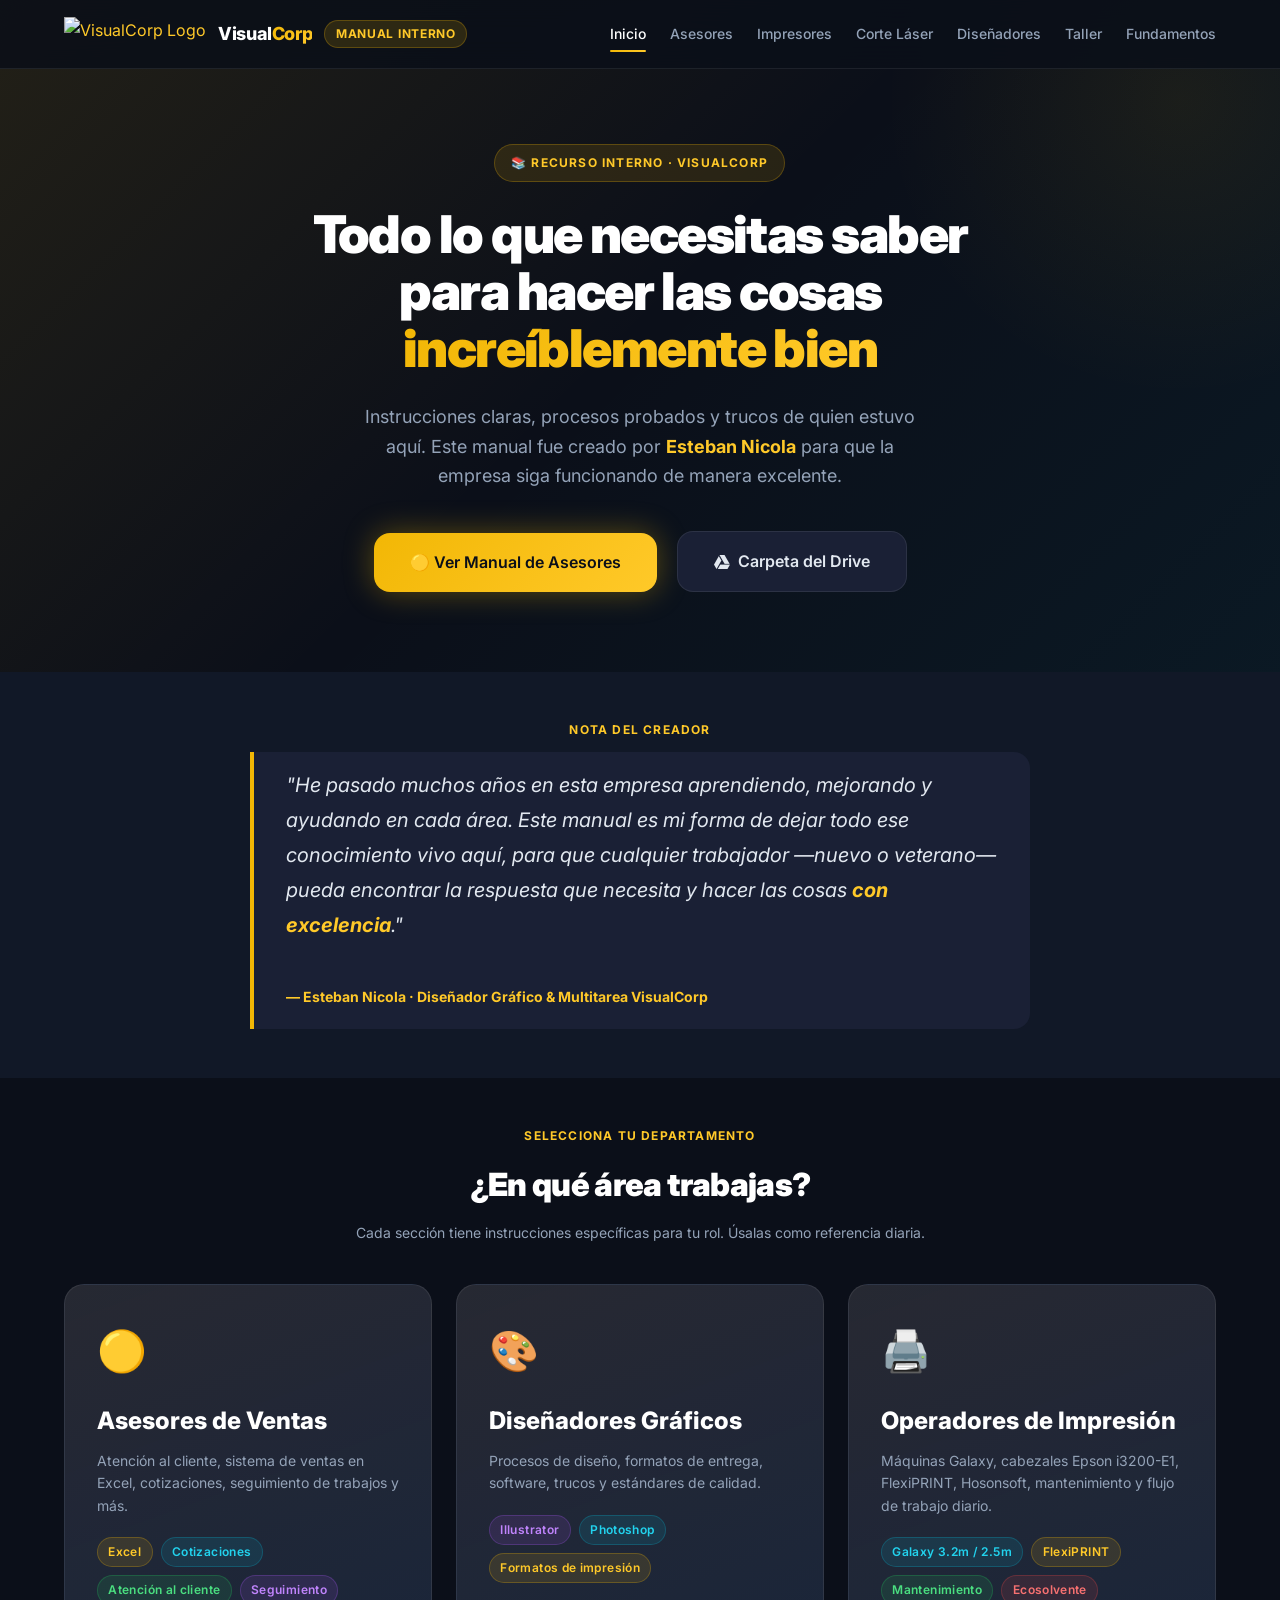
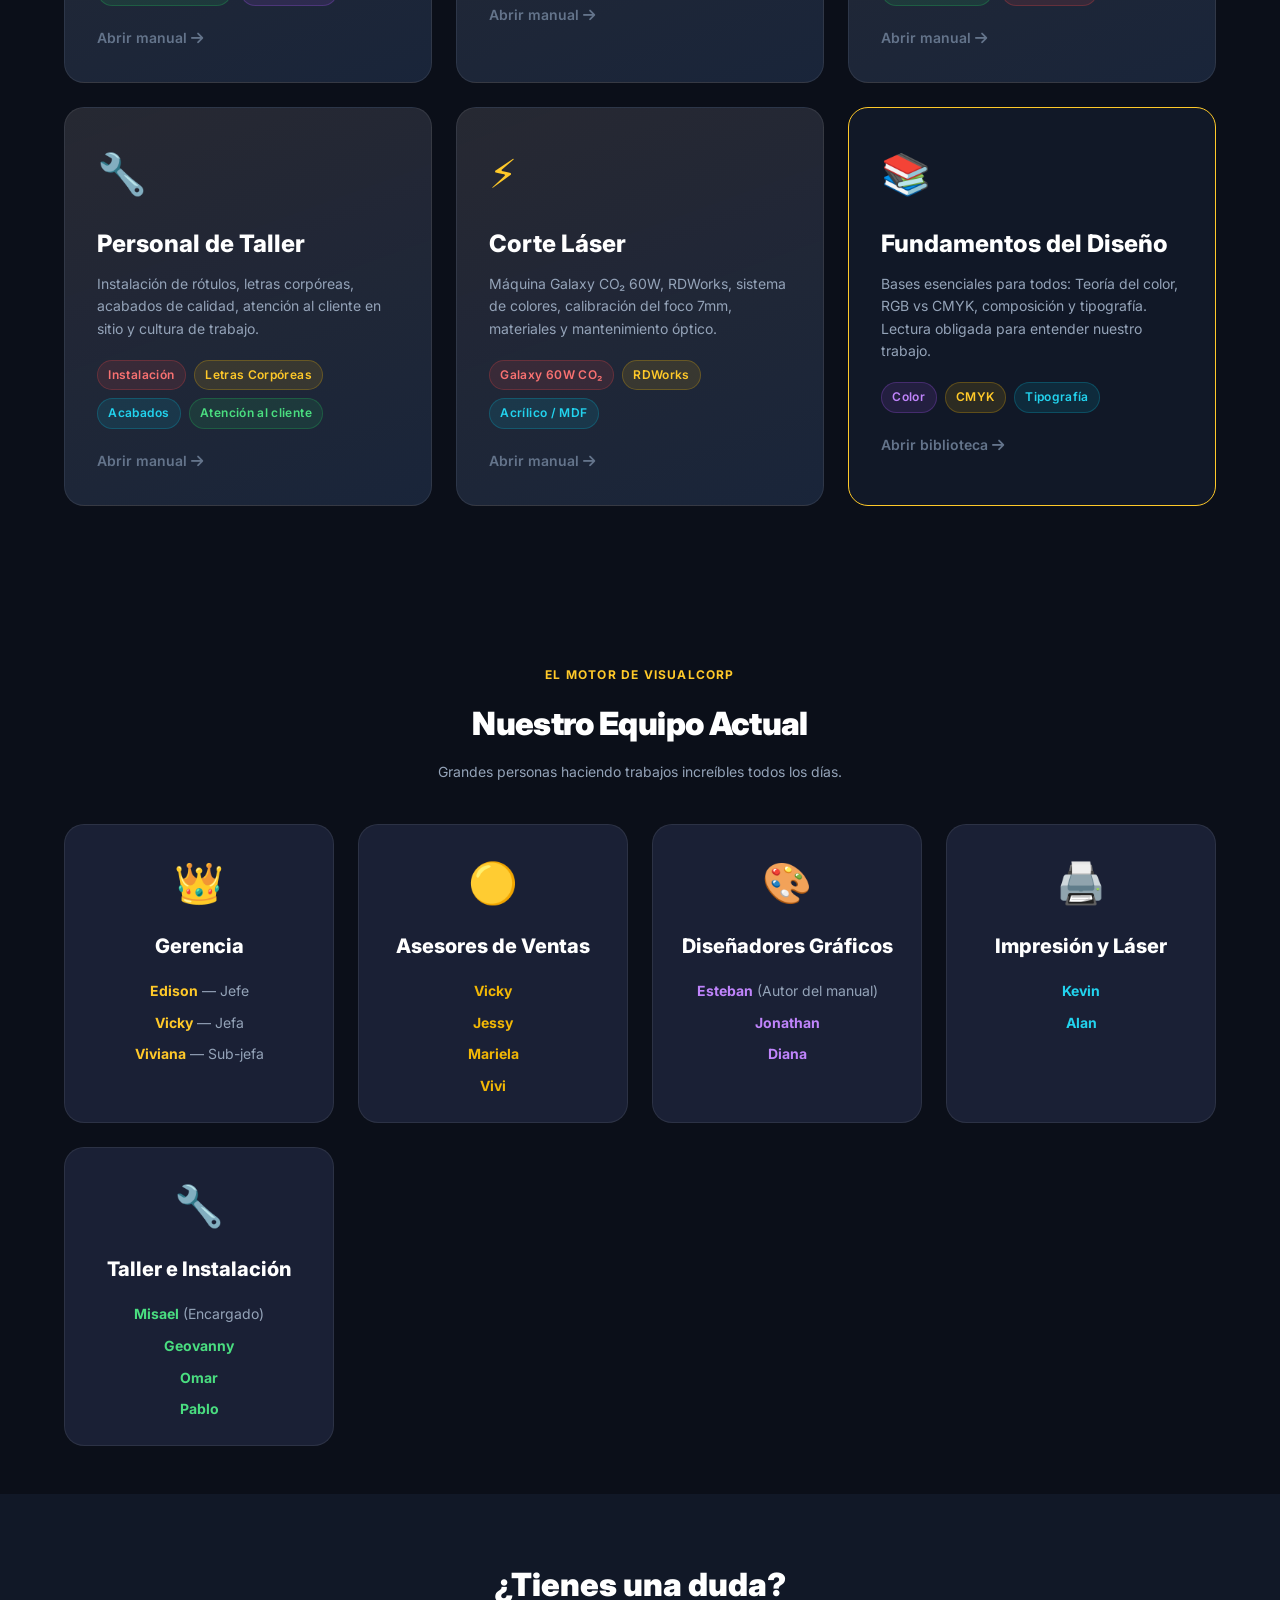
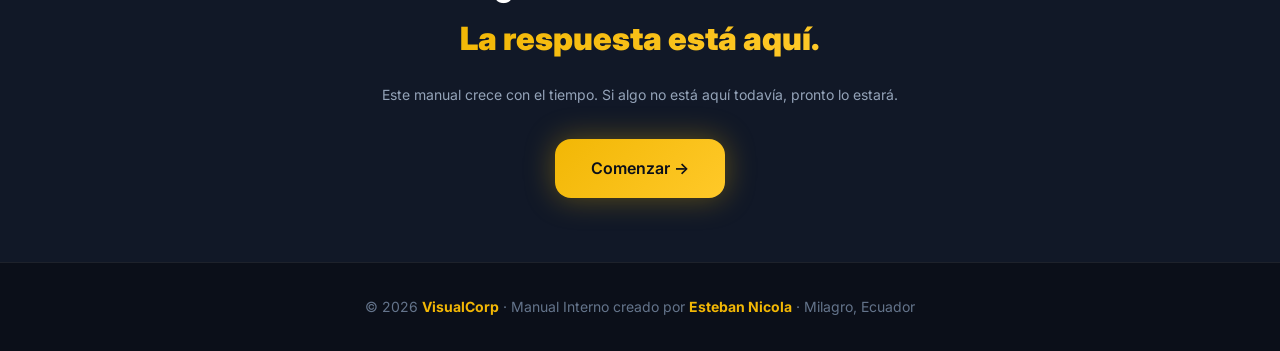
==== index.html @ 1de42905 "Expanded fundamentos, fixed nav and team info" ====
<!DOCTYPE html>
<html lang="es">

<head>
  <meta charset="UTF-8">
  <meta name="viewport" content="width=device-width, initial-scale=1.0">
  <title>Manual Interno — VisualCorp</title>
  <meta name="description"
    content="Portal de instrucciones, procesos y trucos para los trabajadores de VisualCorp. Creado por Esteban Nicola.">
  <link rel="icon" href="https://encrypted-tbn0.gstatic.com/images?q=tbn:ANd9GcRmSKnD00M-kkEpOeoGxEL9UP7_Zfgf8Ug33Q&s">
  <link href="https://cdnjs.cloudflare.com/ajax/libs/font-awesome/6.5.1/css/all.min.css" rel="stylesheet">
  <link rel="stylesheet" href="css/manual.css">
</head>

<body>

  <!-- ── NAV ── -->
  <header class="site-header">
    <div class="container">
      <nav class="nav">
        <a href="index.html" class="nav__logo">
          <img class="nav__logo-img"
            src="https://encrypted-tbn0.gstatic.com/images?q=tbn:ANd9GcRmSKnD00M-kkEpOeoGxEL9UP7_Zfgf8Ug33Q&s"
            alt="VisualCorp Logo">
          <span class="nav__logo-text">Visual<span>Corp</span></span>
          <span class="nav__badge">Manual Interno</span>
        </a>
        <ul class="nav__links" id="navLinks">
          <li><a href="index.html" class="nav__link active" style="color:var(--color-heading);">Inicio</a></li>
          <li><a href="asesores.html" class="nav__link">Asesores</a></li>
          <li><a href="impresores.html" class="nav__link">Impresores</a></li>
          <li><a href="corte-laser.html" class="nav__link">Corte Láser</a></li>
          <li><a href="disenadores.html" class="nav__link">Diseñadores</a></li>
          <li><a href="taller.html" class="nav__link">Taller</a></li>
          <li><a href="fundamentos.html" class="nav__link">Fundamentos</a></li>
        </ul>
        <button class="nav__hamburger" id="burger" aria-label="Menú">
          <span></span><span></span><span></span>
        </button>
      </nav>
    </div>
  </header>

  <!-- ── HERO ── -->
  <section class="hero">
    <div class="container" style="position:relative;z-index:2;">
      <span class="hero__eyebrow reveal reveal--fade">📚 Recurso Interno · VisualCorp</span>
      <h1 class="hero__title reveal reveal--slide-up" data-delay="80">
        Todo lo que necesitas saber<br>para hacer las cosas <span class="accent">increíblemente bien</span>
      </h1>
      <p class="hero__sub reveal reveal--slide-up" data-delay="160">
        Instrucciones claras, procesos probados y trucos de quien estuvo aquí.
        Este manual fue creado por <strong style="color:var(--color-accent-hover)">Esteban Nicola</strong> para que la
        empresa siga funcionando de manera excelente.
      </p>
      <div class="reveal reveal--fade" data-delay="280" style="display:inline-block;">
        <a href="asesores.html" class="btn btn--primary btn--lg" style="margin-right:1rem;">
          🟡 Ver Manual de Asesores
        </a>
        <a href="https://drive.google.com/drive/folders/1wsT642Czgnwo-LhnsCBtXNsn3yEqf4mT?usp=sharing" target="_blank"
          class="btn btn--secondary btn--lg">
          <i class="fa-brands fa-google-drive"></i> Carpeta del Drive
        </a>
      </div>
    </div>
  </section>

  <!-- ── MENSAJE DE ESTEBAN ── -->
  <section style="padding:var(--sp-12) 0; background:var(--color-bg-alt);">
    <div class="container">
      <div class="reveal reveal--scale" style="max-width:780px;margin:0 auto;text-align:center;">
        <p
          style="font-size:var(--fs-xs);font-weight:700;text-transform:uppercase;letter-spacing:.1em;color:var(--color-accent-hover);margin-bottom:var(--sp-3);">
          Nota del Creador</p>
        <blockquote
          style="font-size:var(--fs-lg);color:var(--color-text);line-height:1.75;font-style:italic;border-left:4px solid var(--color-accent);padding:var(--sp-4) var(--sp-8);background:var(--color-surface);border-radius:0 var(--radius-lg) var(--radius-lg) 0;text-align:left;">
          "He pasado muchos años en esta empresa aprendiendo, mejorando y ayudando en cada área.
          Este manual es mi forma de dejar todo ese conocimiento vivo aquí, para que cualquier trabajador —nuevo o
          veterano—
          pueda encontrar la respuesta que necesita y hacer las cosas <strong
            style="color:var(--color-accent-hover)">con excelencia</strong>."
          <br><br>
          <span style="font-style:normal;font-weight:700;color:var(--color-accent-hover);font-size:var(--fs-sm);">—
            Esteban Nicola · Diseñador Gráfico & Multitarea VisualCorp</span>
        </blockquote>
      </div>
    </div>
  </section>

  <!-- ── DEPARTAMENTOS ── -->
  <section style="padding:var(--sp-12) 0;">
    <div class="container">
      <div style="text-align:center;margin-bottom:var(--sp-10);" class="reveal reveal--fade">
        <p
          style="font-size:var(--fs-xs);font-weight:700;text-transform:uppercase;letter-spacing:.1em;color:var(--color-accent-hover);margin-bottom:var(--sp-3);">
          Selecciona tu Departamento</p>
        <h2 style="font-size:var(--fs-2xl);font-weight:900;color:var(--color-heading);letter-spacing:-.02em;">¿En qué
          área trabajas?</h2>
        <p style="color:var(--color-text-muted);font-size:var(--fs-sm);margin-top:var(--sp-2);">Cada sección tiene
          instrucciones específicas para tu rol. Úsalas como referencia diaria.</p>
      </div>

      <div class="dept-grid">

        <!-- ASESORES -->
        <a href="asesores.html" class="dept-card reveal reveal--slide-up" data-delay="0">
          <span class="dept-card__icon">🟡</span>
          <div class="dept-card__title">Asesores de Ventas</div>
          <p class="dept-card__desc">Atención al cliente, sistema de ventas en Excel, cotizaciones, seguimiento de
            trabajos y más.</p>
          <div class="dept-card__skills">
            <span class="skill-badge skill-badge--gold">Excel</span>
            <span class="skill-badge skill-badge--cyan">Cotizaciones</span>
            <span class="skill-badge skill-badge--green">Atención al cliente</span>
            <span class="skill-badge skill-badge--purple">Seguimiento</span>
          </div>
          <div class="dept-card__arrow">Abrir manual <i class="fa-solid fa-arrow-right"></i></div>
        </a>

        <!-- DISEÑADORES -->
        <a href="disenadores.html" class="dept-card reveal reveal--slide-up" data-delay="80">
          <span class="dept-card__icon">🎨</span>
          <div class="dept-card__title">Diseñadores Gráficos</div>
          <p class="dept-card__desc">Procesos de diseño, formatos de entrega, software, trucos y estándares de calidad.
          </p>
          <div class="dept-card__skills">
            <span class="skill-badge skill-badge--purple">Illustrator</span>
            <span class="skill-badge skill-badge--cyan">Photoshop</span>
            <span class="skill-badge skill-badge--gold">Formatos de impresión</span>
          </div>
          <div class="dept-card__arrow">Abrir manual <i class="fa-solid fa-arrow-right"></i></div>
        </a>

        <!-- IMPRESORES -->
        <a href="impresores.html" class="dept-card reveal reveal--slide-up" data-delay="160">
          <span class="dept-card__icon">🖨️</span>
          <div class="dept-card__title">Operadores de Impresión</div>
          <p class="dept-card__desc">Máquinas Galaxy, cabezales Epson i3200-E1, FlexiPRINT, Hosonsoft, mantenimiento y
            flujo de trabajo diario.</p>
          <div class="dept-card__skills">
            <span class="skill-badge skill-badge--cyan">Galaxy 3.2m / 2.5m</span>
            <span class="skill-badge skill-badge--gold">FlexiPRINT</span>
            <span class="skill-badge skill-badge--green">Mantenimiento</span>
            <span class="skill-badge skill-badge--red">Ecosolvente</span>
          </div>
          <div class="dept-card__arrow">Abrir manual <i class="fa-solid fa-arrow-right"></i></div>
        </a>

        <!-- TALLER -->
        <a href="taller.html" class="dept-card reveal reveal--slide-up" data-delay="240">
          <span class="dept-card__icon">🔧</span>
          <div class="dept-card__title">Personal de Taller</div>
          <p class="dept-card__desc">Instalación de rótulos, letras corpóreas, acabados de calidad, atención al cliente
            en sitio y cultura de trabajo.
          </p>
          <div class="dept-card__skills">
            <span class="skill-badge skill-badge--red">Instalación</span>
            <span class="skill-badge skill-badge--gold">Letras Corpóreas</span>
            <span class="skill-badge skill-badge--cyan">Acabados</span>
            <span class="skill-badge skill-badge--green">Atención al cliente</span>
          </div>
          <div class="dept-card__arrow">Abrir manual <i class="fa-solid fa-arrow-right"></i></div>
        </a>

        <!-- CORTE LÁSER -->
        <a href="corte-laser.html" class="dept-card reveal reveal--slide-up" data-delay="320">
          <span class="dept-card__icon">⚡</span>
          <div class="dept-card__title">Corte Láser</div>
          <p class="dept-card__desc">Máquina Galaxy CO₂ 60W, RDWorks, sistema de colores, calibración del foco 7mm,
            materiales y mantenimiento óptico.</p>
          <div class="dept-card__skills">
            <span class="skill-badge skill-badge--red">Galaxy 60W CO₂</span>
            <span class="skill-badge skill-badge--gold">RDWorks</span>
            <span class="skill-badge skill-badge--cyan">Acrílico / MDF</span>
          </div>
          <div class="dept-card__arrow">Abrir manual <i class="fa-solid fa-arrow-right"></i></div>
        </a>

        <!-- FUNDAMENTOS -->
        <a href="fundamentos.html" class="dept-card reveal reveal--slide-up" data-delay="400"
          style="background:var(--color-bg-alt);border-color:var(--color-accent-hover);">
          <span class="dept-card__icon">📚</span>
          <div class="dept-card__title">Fundamentos del Diseño</div>
          <p class="dept-card__desc">Bases esenciales para todos: Teoría del color, RGB vs CMYK, composición y
            tipografía. Lectura obligada para entender nuestro trabajo.</p>
          <div class="dept-card__skills">
            <span class="skill-badge skill-badge--purple">Color</span>
            <span class="skill-badge skill-badge--gold">CMYK</span>
            <span class="skill-badge skill-badge--cyan">Tipografía</span>
          </div>
          <div class="dept-card__arrow">Abrir biblioteca <i class="fa-solid fa-arrow-right"></i></div>
        </a>

      </div>
    </div>
  </section>

  <!-- ── NUESTRO EQUIPO ── -->
  <section style="padding:var(--sp-12) 0; background:var(--color-bg-base);">
    <div class="container">
      <div style="text-align:center;margin-bottom:var(--sp-10);" class="reveal reveal--fade">
        <p
          style="font-size:var(--fs-xs);font-weight:700;text-transform:uppercase;letter-spacing:.1em;color:var(--color-accent-hover);margin-bottom:var(--sp-3);">
          El Motor de VisualCorp</p>
        <h2 style="font-size:var(--fs-2xl);font-weight:900;color:var(--color-heading);letter-spacing:-.02em;">Nuestro
          Equipo Actual</h2>
        <p style="color:var(--color-text-muted);font-size:var(--fs-sm);margin-top:var(--sp-2);">Grandes personas
          haciendo trabajos increíbles todos los días.</p>
      </div>

      <div style="display:grid;grid-template-columns:repeat(auto-fit, minmax(250px, 1fr));gap:var(--sp-6);">
        <!-- Gerencia -->
        <div
          style="background:var(--color-surface);border:1px solid var(--color-border);border-radius:var(--radius-xl);padding:var(--sp-6);text-align:center;">
          <div style="font-size:2.5rem;margin-bottom:var(--sp-3);">👑</div>
          <h3 style="font-size:var(--fs-lg);font-weight:800;color:var(--color-heading);margin-bottom:var(--sp-4);">
            Gerencia</h3>
          <ul
            style="list-style:none;padding:0;color:var(--color-text-muted);font-size:var(--fs-sm);display:flex;flex-direction:column;gap:var(--sp-2);">
            <li><strong style="color:var(--color-accent-hover);">Edison</strong> — Jefe</li>
            <li><strong style="color:var(--color-accent-hover);">Vicky</strong> — Jefa</li>
            <li><strong style="color:var(--color-accent-hover);">Viviana</strong> — Sub-jefa</li>
          </ul>
        </div>

        <!-- Asesores -->
        <div
          style="background:var(--color-surface);border:1px solid var(--color-border);border-radius:var(--radius-xl);padding:var(--sp-6);text-align:center;">
          <div style="font-size:2.5rem;margin-bottom:var(--sp-3);">🟡</div>
          <h3 style="font-size:var(--fs-lg);font-weight:800;color:var(--color-heading);margin-bottom:var(--sp-4);">
            Asesores de Ventas</h3>
          <ul
            style="list-style:none;padding:0;color:var(--color-text-muted);font-size:var(--fs-sm);display:flex;flex-direction:column;gap:var(--sp-2);">
            <li><strong style="color:#f2b705;">Vicky</strong></li>
            <li><strong style="color:#f2b705;">Jessy</strong></li>
            <li><strong style="color:#f2b705;">Mariela</strong></li>
            <li><strong style="color:#f2b705;">Vivi</strong></li>
          </ul>
        </div>

        <!-- Diseñadores -->
        <div
          style="background:var(--color-surface);border:1px solid var(--color-border);border-radius:var(--radius-xl);padding:var(--sp-6);text-align:center;">
          <div style="font-size:2.5rem;margin-bottom:var(--sp-3);">🎨</div>
          <h3 style="font-size:var(--fs-lg);font-weight:800;color:var(--color-heading);margin-bottom:var(--sp-4);">
            Diseñadores Gráficos</h3>
          <ul
            style="list-style:none;padding:0;color:var(--color-text-muted);font-size:var(--fs-sm);display:flex;flex-direction:column;gap:var(--sp-2);">
            <li><strong style="color:#c084fc;">Esteban</strong> (Autor del manual)</li>
            <li><strong style="color:#c084fc;">Jonathan</strong></li>
            <li><strong style="color:#c084fc;">Diana</strong></li>
          </ul>
        </div>

        <!-- Producción -->
        <div style="display:flex;flex-direction:column;gap:var(--sp-6);">
          <div
            style="background:var(--color-surface);border:1px solid var(--color-border);border-radius:var(--radius-xl);padding:var(--sp-6);text-align:center;flex:1;">
            <div style="font-size:2.5rem;margin-bottom:var(--sp-3);">🖨️</div>
            <h3 style="font-size:var(--fs-lg);font-weight:800;color:var(--color-heading);margin-bottom:var(--sp-4);">
              Impresión y Láser</h3>
            <ul
              style="list-style:none;padding:0;color:var(--color-text-muted);font-size:var(--fs-sm);display:flex;flex-direction:column;gap:var(--sp-2);">
              <li><strong style="color:#22d3ee;">Kevin</strong></li>
              <li><strong style="color:#22d3ee;">Alan</strong></li>
            </ul>
          </div>
        </div>

        <!-- Taller -->
        <div
          style="background:var(--color-surface);border:1px solid var(--color-border);border-radius:var(--radius-xl);padding:var(--sp-6);text-align:center;">
          <div style="font-size:2.5rem;margin-bottom:var(--sp-3);">🔧</div>
          <h3 style="font-size:var(--fs-lg);font-weight:800;color:var(--color-heading);margin-bottom:var(--sp-4);">
            Taller e Instalación</h3>
          <ul
            style="list-style:none;padding:0;color:var(--color-text-muted);font-size:var(--fs-sm);display:flex;flex-direction:column;gap:var(--sp-2);">
            <li><strong style="color:#4ade80;">Misael</strong> (Encargado)</li>
            <li><strong style="color:#4ade80;">Geovanny</strong></li>
            <li><strong style="color:#4ade80;">Omar</strong></li>
            <li><strong style="color:#4ade80;">Pablo</strong></li>
          </ul>
        </div>
      </div>
    </div>
  </section>

  <!-- ── CTA FINAL ── -->
  <section style="padding:var(--sp-16) 0; background:var(--color-bg-alt);">
    <div class="container" style="text-align:center;">
      <div class="reveal reveal--fade">
        <h2 style="font-size:var(--fs-2xl);font-weight:900;color:var(--color-heading);margin-bottom:var(--sp-4);">
          ¿Tienes una duda?<br><span
            style="background:var(--gradient-brand);-webkit-background-clip:text;-webkit-text-fill-color:transparent;background-clip:text;">La
            respuesta está aquí.</span>
        </h2>
        <p style="color:var(--color-text-muted);font-size:var(--fs-sm);margin-bottom:var(--sp-8);">
          Este manual crece con el tiempo. Si algo no está aquí todavía, pronto lo estará.
        </p>
        <a href="asesores.html" class="btn btn--primary btn--lg">
          Comenzar →
        </a>
      </div>
    </div>
  </section>

  <!-- ── FOOTER ── -->
  <footer class="site-footer">
    <div class="container">
      <p>© 2026 <strong>VisualCorp</strong> · Manual Interno creado por <strong>Esteban Nicola</strong> · Milagro,
        Ecuador</p>
    </div>
  </footer>

  <!-- Back to top -->
  <button class="back-top" id="backTop" aria-label="Volver arriba">↑</button>

  <script src="js/manual.js"></script>
</body>

</html>
---- css/manual.css ----
/* ============================================================
   VisualCorp Manual Interno — Design System
   Basado en VisualCorp-Web estilos.css
   ============================================================ */

@import url('https://fonts.googleapis.com/css2?family=Inter:wght@300;400;500;600;700;800;900&display=swap');

/* --- Variables --- */
:root {
    --color-bg: #0b0f19;
    --color-bg-alt: #111827;
    --color-surface: #1a2035;
    --color-surface-alt: #1f2b45;
    --color-border: rgba(255, 255, 255, .08);
    --color-border-hover: rgba(255, 255, 255, .18);

    --color-text: #e2e8f0;
    --color-text-muted: #94a3b8;
    --color-text-dim: #64748b;
    --color-heading: #ffffff;

    --color-accent: #f2b705;
    --color-accent-hover: #ffc929;
    --color-accent-glow: rgba(242, 183, 5, .35);
    --color-secondary: #06b6d4;
    --color-success: #22c55e;
    --color-warning: #f59e0b;
    --color-danger: #ef4444;

    --gradient-brand: linear-gradient(135deg, #f2b705, #ffc929);
    --gradient-card: linear-gradient(160deg, rgba(242, 183, 5, .06), rgba(6, 182, 212, .03));
    --gradient-hero: linear-gradient(135deg, rgba(242, 183, 5, .10) 0%, transparent 50%, rgba(6, 182, 212, .06) 100%);

    --font-family: 'Inter', system-ui, -apple-system, sans-serif;
    --fs-xs: .75rem;
    --fs-sm: .875rem;
    --fs-base: 1rem;
    --fs-md: 1.125rem;
    --fs-lg: 1.25rem;
    --fs-xl: 1.5rem;
    --fs-2xl: 2rem;
    --fs-3xl: 2.5rem;
    --fs-4xl: 3.25rem;

    --sp-1: .25rem;
    --sp-2: .5rem;
    --sp-3: .75rem;
    --sp-4: 1rem;
    --sp-5: 1.25rem;
    --sp-6: 1.5rem;
    --sp-8: 2rem;
    --sp-10: 2.5rem;
    --sp-12: 3rem;
    --sp-16: 4rem;
    --sp-20: 5rem;

    --radius-sm: .375rem;
    --radius-md: .625rem;
    --radius-lg: 1rem;
    --radius-xl: 1.25rem;
    --radius-full: 9999px;

    --shadow-sm: 0 1px 3px rgba(0, 0, 0, .4);
    --shadow-md: 0 4px 14px rgba(0, 0, 0, .45);
    --shadow-lg: 0 10px 40px rgba(0, 0, 0, .5);
    --shadow-glow: 0 0 30px var(--color-accent-glow);

    --ease-out: cubic-bezier(.22, 1, .36, 1);
    --duration: .3s;
}

/* --- Reset --- */
*,
*::before,
*::after {
    box-sizing: border-box;
    margin: 0;
    padding: 0;
}

html {
    font-size: 16px;
    scroll-behavior: smooth;
    -webkit-font-smoothing: antialiased;
}

body {
    font-family: var(--font-family);
    background: var(--color-bg);
    color: var(--color-text);
    line-height: 1.7;
    min-height: 100vh;
    overflow-x: hidden;
}

img {
    max-width: 100%;
    display: block;
}

a {
    color: var(--color-accent-hover);
    text-decoration: none;
    transition: color var(--duration) var(--ease-out);
}

a:hover {
    color: var(--color-secondary);
}

/* --- Container --- */
.container {
    width: 100%;
    max-width: 1200px;
    margin: 0 auto;
    padding: 0 var(--sp-6);
}

/* ============================================================
   REVEAL ANIMATIONS
   ============================================================ */
.reveal {
    opacity: 0;
    will-change: opacity, transform;
}

.reveal--fade {
    transition: opacity .8s ease-out;
}

.reveal--slide-up {
    transform: translateY(30px);
    transition: opacity .8s ease-out, transform .8s cubic-bezier(.16, 1, .3, 1);
}

.reveal--scale {
    transform: scale(.95);
    transition: opacity .8s ease-out, transform .8s cubic-bezier(.16, 1, .3, 1);
}

.reveal.is-visible {
    opacity: 1;
    transform: translate(0) scale(1);
}

/* ============================================================
   NAVIGATION
   ============================================================ */
.site-header {
    position: fixed;
    inset-inline: 0;
    top: 0;
    z-index: 1000;
    background: rgba(11, 15, 25, .88);
    backdrop-filter: blur(18px) saturate(1.4);
    -webkit-backdrop-filter: blur(18px) saturate(1.4);
    border-bottom: 1px solid var(--color-border);
    transition: background var(--duration) var(--ease-out);
}

.nav {
    display: flex;
    align-items: center;
    justify-content: space-between;
    height: 68px;
}

.nav__logo {
    display: flex;
    align-items: center;
    gap: var(--sp-3);
    text-decoration: none;
}

.nav__logo-img {
    height: 34px;
    width: auto;
}

.nav__logo-text {
    font-weight: 800;
    font-size: var(--fs-md);
    color: var(--color-heading);
    letter-spacing: -.02em;
}

.nav__logo-text span {
    background: var(--gradient-brand);
    -webkit-background-clip: text;
    -webkit-text-fill-color: transparent;
    background-clip: text;
}

.nav__badge {
    font-size: var(--fs-xs);
    font-weight: 700;
    letter-spacing: .06em;
    text-transform: uppercase;
    padding: .2rem .65rem;
    border-radius: var(--radius-full);
    background: rgba(242, 183, 5, .15);
    color: var(--color-accent-hover);
    border: 1px solid rgba(242, 183, 5, .25);
}

.nav__links {
    display: flex;
    align-items: center;
    gap: var(--sp-6);
    list-style: none;
}

.nav__link {
    font-size: var(--fs-sm);
    font-weight: 500;
    color: var(--color-text-muted);
    padding: var(--sp-2) 0;
    position: relative;
    transition: color var(--duration) var(--ease-out);
}

.nav__link::after {
    content: '';
    position: absolute;
    bottom: -2px;
    left: 0;
    width: 0;
    height: 2px;
    background: var(--gradient-brand);
    border-radius: var(--radius-full);
    transition: width var(--duration) var(--ease-out);
}

.nav__link:hover,
.nav__link.active {
    color: var(--color-heading);
}

.nav__link:hover::after,
.nav__link.active::after {
    width: 100%;
}

/* Hamburger */
.nav__hamburger {
    display: none;
    flex-direction: column;
    gap: 5px;
    background: none;
    border: none;
    cursor: pointer;
    padding: var(--sp-2);
}

.nav__hamburger span {
    display: block;
    width: 24px;
    height: 2px;
    background: var(--color-text);
    border-radius: var(--radius-full);
    transition: transform var(--duration) var(--ease-out), opacity var(--duration);
}

.nav__hamburger.open span:nth-child(1) {
    transform: translateY(7px) rotate(45deg);
}

.nav__hamburger.open span:nth-child(2) {
    opacity: 0;
}

.nav__hamburger.open span:nth-child(3) {
    transform: translateY(-7px) rotate(-45deg);
}

@media(max-width:768px) {
    .nav__links {
        position: fixed;
        top: 68px;
        left: 0;
        right: 0;
        background: rgba(11, 15, 25, .97);
        backdrop-filter: blur(16px);
        flex-direction: column;
        padding: var(--sp-8);
        transform: translateY(-150%);
        opacity: 0;
        visibility: hidden;
        border-bottom: 1px solid var(--color-border);
        transition: all var(--duration) var(--ease-out);
    }

    .nav__links.open {
        transform: translateY(0);
        opacity: 1;
        visibility: visible;
    }

    .nav__hamburger {
        display: flex;
    }
}

/* ============================================================
   HERO
   ============================================================ */
.hero {
    padding: 9rem 0 5rem;
    text-align: center;
    position: relative;
    overflow: hidden;
}

.hero::before {
    content: '';
    position: absolute;
    inset: 0;
    background: var(--gradient-hero);
    pointer-events: none;
}

/* Animated orb background */
.hero::after {
    content: '';
    position: absolute;
    width: 600px;
    height: 600px;
    top: -200px;
    right: -200px;
    background: radial-gradient(circle, rgba(242, 183, 5, .07) 0%, transparent 70%);
    border-radius: 50%;
    animation: orbFloat 18s ease-in-out infinite;
}

@keyframes orbFloat {

    0%,
    100% {
        transform: translate(0, 0) scale(1);
    }

    33% {
        transform: translate(-60px, 40px) scale(1.07);
    }

    66% {
        transform: translate(40px, -40px) scale(.95);
    }
}

.hero__eyebrow {
    display: inline-flex;
    align-items: center;
    gap: var(--sp-2);
    background: rgba(242, 183, 5, .12);
    color: var(--color-accent-hover);
    font-size: var(--fs-xs);
    font-weight: 700;
    text-transform: uppercase;
    letter-spacing: .1em;
    padding: var(--sp-2) var(--sp-4);
    border-radius: var(--radius-full);
    border: 1px solid rgba(242, 183, 5, .25);
    margin-bottom: var(--sp-6);
}

.hero__title {
    font-size: clamp(2.2rem, 5vw, var(--fs-4xl));
    font-weight: 900;
    color: var(--color-heading);
    line-height: 1.1;
    letter-spacing: -.03em;
    margin-bottom: var(--sp-6);
    max-width: 760px;
    margin-inline: auto;
}

.hero__title .accent {
    background: var(--gradient-brand);
    -webkit-background-clip: text;
    -webkit-text-fill-color: transparent;
    background-clip: text;
}

.hero__sub {
    color: var(--color-text-muted);
    font-size: var(--fs-md);
    max-width: 560px;
    margin: 0 auto var(--sp-10);
    line-height: 1.65;
}

/* ============================================================
   BUTTONS
   ============================================================ */
.btn {
    display: inline-flex;
    align-items: center;
    justify-content: center;
    gap: var(--sp-2);
    font-family: var(--font-family);
    font-weight: 600;
    font-size: var(--fs-sm);
    padding: .75rem 1.75rem;
    border-radius: var(--radius-md);
    border: none;
    cursor: pointer;
    transition: all var(--duration) var(--ease-out);
    text-decoration: none;
}

.btn--primary {
    background: var(--gradient-brand);
    color: #0b0f19;
    box-shadow: var(--shadow-glow);
}

.btn--primary:hover {
    transform: translateY(-2px);
    box-shadow: 0 0 40px var(--color-accent-glow);
    color: #0b0f19;
}

.btn--secondary {
    background: var(--color-surface);
    color: var(--color-text);
    border: 1px solid var(--color-border);
}

.btn--secondary:hover {
    border-color: var(--color-border-hover);
    background: var(--color-surface-alt);
    transform: translateY(-2px);
    color: var(--color-text);
}

.btn--ghost {
    background: transparent;
    color: var(--color-text-muted);
    border: 1px solid var(--color-border);
}

.btn--ghost:hover {
    border-color: var(--color-accent);
    color: var(--color-accent);
}

.btn--lg {
    padding: 1rem 2.25rem;
    font-size: var(--fs-base);
    border-radius: var(--radius-lg);
}

/* ============================================================
   DEPARTMENT CARDS (index)
   ============================================================ */
.dept-grid {
    display: grid;
    grid-template-columns: repeat(auto-fill, minmax(280px, 1fr));
    gap: var(--sp-6);
    padding-bottom: var(--sp-16);
}

.dept-card {
    background: var(--gradient-card), var(--color-surface);
    border: 1px solid var(--color-border);
    border-radius: var(--radius-xl);
    padding: var(--sp-8);
    transition: all var(--duration) var(--ease-out);
    cursor: pointer;
    text-decoration: none;
    display: block;
    position: relative;
    overflow: hidden;
}

.dept-card::before {
    content: '';
    position: absolute;
    top: 0;
    left: 0;
    right: 0;
    height: 3px;
    background: var(--gradient-brand);
    opacity: 0;
    transition: opacity var(--duration) var(--ease-out);
}

.dept-card:hover {
    border-color: var(--color-border-hover);
    transform: translateY(-6px);
    box-shadow: var(--shadow-lg);
}

.dept-card:hover::before {
    opacity: 1;
}

.dept-card:hover .dept-card__arrow {
    transform: translateX(4px);
    color: var(--color-accent);
}

.dept-card__icon {
    font-size: 2.5rem;
    margin-bottom: var(--sp-4);
    display: block;
}

.dept-card__title {
    font-size: var(--fs-xl);
    font-weight: 800;
    color: var(--color-heading);
    margin-bottom: var(--sp-2);
}

.dept-card__desc {
    color: var(--color-text-muted);
    font-size: var(--fs-sm);
    line-height: 1.6;
    margin-bottom: var(--sp-5);
}

.dept-card__skills {
    display: flex;
    flex-wrap: wrap;
    gap: var(--sp-2);
    margin-bottom: var(--sp-5);
}

.dept-card__arrow {
    color: var(--color-text-dim);
    transition: all var(--duration) var(--ease-out);
    display: flex;
    align-items: center;
    gap: var(--sp-1);
    font-size: var(--fs-sm);
    font-weight: 600;
}

.dept-card--coming {
    opacity: .55;
    cursor: default;
}

.dept-card--coming:hover {
    transform: none;
    box-shadow: none;
    border-color: var(--color-border);
}

/* Skill badges */
.skill-badge {
    display: inline-flex;
    align-items: center;
    gap: .25rem;
    font-size: var(--fs-xs);
    font-weight: 600;
    letter-spacing: .03em;
    padding: .25rem .65rem;
    border-radius: var(--radius-full);
}

.skill-badge--gold {
    background: rgba(242, 183, 5, .12);
    color: var(--color-accent-hover);
    border: 1px solid rgba(242, 183, 5, .25);
}

.skill-badge--cyan {
    background: rgba(6, 182, 212, .12);
    color: #22d3ee;
    border: 1px solid rgba(6, 182, 212, .25);
}

.skill-badge--green {
    background: rgba(34, 197, 94, .12);
    color: #4ade80;
    border: 1px solid rgba(34, 197, 94, .25);
}

.skill-badge--red {
    background: rgba(239, 68, 68, .12);
    color: #f87171;
    border: 1px solid rgba(239, 68, 68, .25);
}

.skill-badge--purple {
    background: rgba(168, 85, 247, .12);
    color: #c084fc;
    border: 1px solid rgba(168, 85, 247, .25);
}

/* ============================================================
   MANUAL PAGE LAYOUT (asesores, etc.)
   ============================================================ */
.manual-layout {
    display: grid;
    grid-template-columns: 260px 1fr;
    gap: var(--sp-8);
    padding-top: 5.5rem;
    padding-bottom: var(--sp-16);
    align-items: start;
}

/* Sticky sidebar TOC */
.manual-sidebar {
    position: sticky;
    top: 88px;
    background: var(--color-surface);
    border: 1px solid var(--color-border);
    border-radius: var(--radius-xl);
    padding: var(--sp-6);
    height: fit-content;
}

.toc-title {
    font-size: var(--fs-xs);
    font-weight: 700;
    text-transform: uppercase;
    letter-spacing: .1em;
    color: var(--color-text-dim);
    margin-bottom: var(--sp-4);
}

.toc-list {
    list-style: none;
    display: flex;
    flex-direction: column;
    gap: var(--sp-1);
}

.toc-item a {
    display: flex;
    align-items: center;
    gap: var(--sp-2);
    font-size: var(--fs-sm);
    color: var(--color-text-muted);
    padding: var(--sp-2) var(--sp-3);
    border-radius: var(--radius-md);
    transition: all var(--duration) var(--ease-out);
}

.toc-item a:hover {
    background: var(--color-surface-alt);
    color: var(--color-text);
}

.toc-item a.active {
    background: rgba(242, 183, 5, .1);
    color: var(--color-accent-hover);
}

.toc-item a .toc-dot {
    width: 6px;
    height: 6px;
    border-radius: 50%;
    background: var(--color-text-dim);
    flex-shrink: 0;
    transition: background var(--duration);
}

.toc-item a.active .toc-dot {
    background: var(--color-accent);
}

/* Main manual content */
.manual-content {
    min-width: 0;
}

.manual-section {
    margin-bottom: var(--sp-16);
    scroll-margin-top: 90px;
}

.section-eyebrow {
    display: inline-flex;
    align-items: center;
    gap: var(--sp-2);
    font-size: var(--fs-xs);
    font-weight: 700;
    text-transform: uppercase;
    letter-spacing: .1em;
    color: var(--color-accent-hover);
    margin-bottom: var(--sp-3);
    padding: var(--sp-1) var(--sp-3);
    border-radius: var(--radius-full);
    background: rgba(242, 183, 5, .08);
    border: 1px solid rgba(242, 183, 5, .15);
}

.section-title {
    font-size: var(--fs-2xl);
    font-weight: 800;
    color: var(--color-heading);
    margin-bottom: var(--sp-2);
    letter-spacing: -.02em;
}

.section-sub {
    color: var(--color-text-muted);
    font-size: var(--fs-sm);
    margin-bottom: var(--sp-8);
}

.section-divider {
    border: none;
    border-top: 1px solid var(--color-border);
    margin: var(--sp-10) 0;
}

/* ============================================================
   MANUAL COMPONENTS
   ============================================================ */

/* Step cards */
.step-list {
    display: flex;
    flex-direction: column;
    gap: var(--sp-4);
}

.step-card {
    display: flex;
    gap: var(--sp-5);
    align-items: flex-start;
    background: var(--gradient-card), var(--color-surface);
    border: 1px solid var(--color-border);
    border-radius: var(--radius-lg);
    padding: var(--sp-5) var(--sp-6);
    transition: border-color var(--duration) var(--ease-out);
}

.step-card:hover {
    border-color: var(--color-border-hover);
}

.step-number {
    width: 40px;
    height: 40px;
    border-radius: 50%;
    flex-shrink: 0;
    background: var(--gradient-brand);
    color: #0b0f19;
    font-weight: 900;
    font-size: var(--fs-md);
    display: flex;
    align-items: center;
    justify-content: center;
    box-shadow: 0 0 20px rgba(242, 183, 5, .25);
}

.step-body {
    flex: 1;
}

.step-title {
    font-weight: 700;
    color: var(--color-heading);
    margin-bottom: var(--sp-1);
}

.step-desc {
    color: var(--color-text-muted);
    font-size: var(--fs-sm);
    line-height: 1.65;
}

/* Callout boxes */
.callout {
    display: flex;
    gap: var(--sp-4);
    align-items: flex-start;
    padding: var(--sp-5) var(--sp-6);
    border-radius: var(--radius-lg);
    margin: var(--sp-6) 0;
}

.callout__icon {
    font-size: 1.4rem;
    flex-shrink: 0;
    margin-top: .05rem;
}

.callout__body {}

.callout__title {
    font-weight: 700;
    margin-bottom: var(--sp-1);
}

.callout__text {
    font-size: var(--fs-sm);
    line-height: 1.65;
}

.callout--warning {
    background: rgba(245, 158, 11, .1);
    border: 1px solid rgba(245, 158, 11, .3);
}

.callout--warning .callout__title {
    color: var(--color-warning);
}

.callout--warning .callout__text {
    color: rgba(245, 158, 11, .85);
}

.callout--tip {
    background: rgba(6, 182, 212, .08);
    border: 1px solid rgba(6, 182, 212, .25);
}

.callout--tip .callout__title {
    color: var(--color-secondary);
}

.callout--tip .callout__text {
    color: rgba(6, 182, 212, .9);
}

.callout--success {
    background: rgba(34, 197, 94, .08);
    border: 1px solid rgba(34, 197, 94, .25);
}

.callout--success .callout__title {
    color: var(--color-success);
}

.callout--success .callout__text {
    color: rgba(34, 197, 94, .9);
}

.callout--danger {
    background: rgba(239, 68, 68, .1);
    border: 1px solid rgba(239, 68, 68, .3);
}

.callout--danger .callout__title {
    color: var(--color-danger);
}

.callout--danger .callout__text {
    color: rgba(239, 68, 68, .9);
}

/* Skills required block */
.skills-grid {
    display: grid;
    grid-template-columns: repeat(auto-fill, minmax(200px, 1fr));
    gap: var(--sp-4);
}

.skill-card {
    background: var(--color-surface);
    border: 1px solid var(--color-border);
    border-radius: var(--radius-lg);
    padding: var(--sp-5);
    transition: all var(--duration) var(--ease-out);
}

.skill-card:hover {
    border-color: var(--color-border-hover);
    transform: translateY(-2px);
}

.skill-card__icon {
    font-size: 1.6rem;
    margin-bottom: var(--sp-3);
    display: block;
}

.skill-card__name {
    font-weight: 700;
    color: var(--color-heading);
    font-size: var(--fs-sm);
    margin-bottom: var(--sp-2);
}

.skill-card__level {}

/* Excel column table */
.excel-table {
    width: 100%;
    border-collapse: collapse;
    font-size: var(--fs-sm);
}

.excel-table thead {
    background: rgba(242, 183, 5, .08);
}

.excel-table th {
    text-align: left;
    padding: var(--sp-3) var(--sp-4);
    color: var(--color-accent-hover);
    font-weight: 700;
    font-size: var(--fs-xs);
    text-transform: uppercase;
    letter-spacing: .06em;
    border-bottom: 2px solid rgba(242, 183, 5, .2);
}

.excel-table td {
    padding: var(--sp-3) var(--sp-4);
    color: var(--color-text);
    border-bottom: 1px solid var(--color-border);
    vertical-align: top;
}

.excel-table tr:last-child td {
    border-bottom: none;
}

.excel-table tr:hover td {
    background: rgba(255, 255, 255, .02);
}

.excel-table .col-name {
    font-weight: 700;
    color: var(--color-accent-hover);
    white-space: nowrap;
}

.excel-table .col-auto {
    color: var(--color-danger);
    font-weight: 700;
}

.excel-table .col-locked {
    background: rgba(239, 68, 68, .06);
}

/* Philosophy / philosophy quote */
.quote-card {
    background: var(--gradient-card), var(--color-surface-alt);
    border: 1px solid var(--color-border);
    border-left: 4px solid var(--color-accent);
    border-radius: var(--radius-lg);
    padding: var(--sp-6) var(--sp-8);
    margin: var(--sp-4) 0;
}

.quote-card p {
    font-size: var(--fs-md);
    font-style: italic;
    color: var(--color-text);
    line-height: 1.7;
}

.quote-card .quote-author {
    font-size: var(--fs-sm);
    color: var(--color-accent-hover);
    font-weight: 600;
    margin-top: var(--sp-3);
    font-style: normal;
}

/* Drive link card */
.link-card {
    display: flex;
    align-items: center;
    gap: var(--sp-4);
    background: rgba(6, 182, 212, .07);
    border: 1px solid rgba(6, 182, 212, .2);
    border-radius: var(--radius-lg);
    padding: var(--sp-5) var(--sp-6);
    text-decoration: none;
    transition: all var(--duration) var(--ease-out);
}

.link-card:hover {
    background: rgba(6, 182, 212, .12);
    border-color: rgba(6, 182, 212, .4);
    transform: translateY(-2px);
}

.link-card__icon {
    font-size: 2rem;
    flex-shrink: 0;
}

.link-card__body {
    flex: 1;
}

.link-card__title {
    font-weight: 700;
    color: var(--color-heading);
    margin-bottom: .15rem;
}

.link-card__url {
    font-size: var(--fs-xs);
    color: var(--color-secondary);
    word-break: break-all;
}

.link-card__arrow {
    font-size: 1.3rem;
    color: var(--color-secondary);
}

/* Search box */
.search-wrap {
    position: relative;
    margin-bottom: var(--sp-8);
}

.search-wrap input {
    width: 100%;
    background: var(--color-surface);
    border: 1px solid var(--color-border);
    border-radius: var(--radius-lg);
    color: var(--color-text);
    font-family: var(--font-family);
    font-size: var(--fs-base);
    padding: .85rem 1rem .85rem 3rem;
    transition: border-color var(--duration) var(--ease-out), box-shadow var(--duration);
    outline: none;
}

.search-wrap input::placeholder {
    color: var(--color-text-dim);
}

.search-wrap input:focus {
    border-color: var(--color-accent);
    box-shadow: 0 0 0 3px var(--color-accent-glow);
}

.search-wrap svg {
    position: absolute;
    left: 1rem;
    top: 50%;
    transform: translateY(-50%);
    color: var(--color-text-dim);
    pointer-events: none;
}

/* Breadcrumb */
.breadcrumb {
    display: flex;
    align-items: center;
    gap: var(--sp-2);
    font-size: var(--fs-sm);
    color: var(--color-text-muted);
    margin-bottom: var(--sp-6);
}

.breadcrumb a {
    color: var(--color-text-muted);
}

.breadcrumb a:hover {
    color: var(--color-accent-hover);
}

.breadcrumb span {
    color: var(--color-text-dim);
}

/* ============================================================
   FOOTER
   ============================================================ */
.site-footer {
    border-top: 1px solid var(--color-border);
    padding: var(--sp-8) 0;
    text-align: center;
    color: var(--color-text-dim);
    font-size: var(--fs-sm);
}

.site-footer strong {
    color: var(--color-accent);
}

/* ============================================================
   TIP LIST
   ============================================================ */
.tip-list {
    display: flex;
    flex-direction: column;
    gap: var(--sp-3);
}

.tip-item {
    display: flex;
    gap: var(--sp-3);
    align-items: flex-start;
    font-size: var(--fs-sm);
    color: var(--color-text);
    line-height: 1.65;
}

.tip-item::before {
    content: '✦';
    color: var(--color-accent);
    font-size: .7rem;
    flex-shrink: 0;
    margin-top: .35rem;
}

/* ============================================================
   BACK TO TOP
   ============================================================ */
.back-top {
    position: fixed;
    bottom: var(--sp-6);
    right: var(--sp-6);
    z-index: 999;
    width: 44px;
    height: 44px;
    border-radius: 50%;
    background: var(--gradient-brand);
    color: #0b0f19;
    display: flex;
    align-items: center;
    justify-content: center;
    box-shadow: var(--shadow-md);
    cursor: pointer;
    border: none;
    opacity: 0;
    pointer-events: none;
    transition: opacity var(--duration) var(--ease-out), transform var(--duration);
    font-size: 1.1rem;
}

.back-top.visible {
    opacity: 1;
    pointer-events: auto;
}

.back-top:hover {
    transform: translateY(-3px);
}

/* ============================================================
   RESPONSIVE
   ============================================================ */
@media(max-width:900px) {
    .manual-layout {
        grid-template-columns: 1fr;
    }

    .manual-sidebar {
        position: static;
        display: none;
    }
}

@media(max-width:600px) {
    .hero {
        padding: 7rem 0 3.5rem;
    }

    .dept-grid {
        grid-template-columns: 1fr;
    }

    .skills-grid {
        grid-template-columns: 1fr 1fr;
    }
}
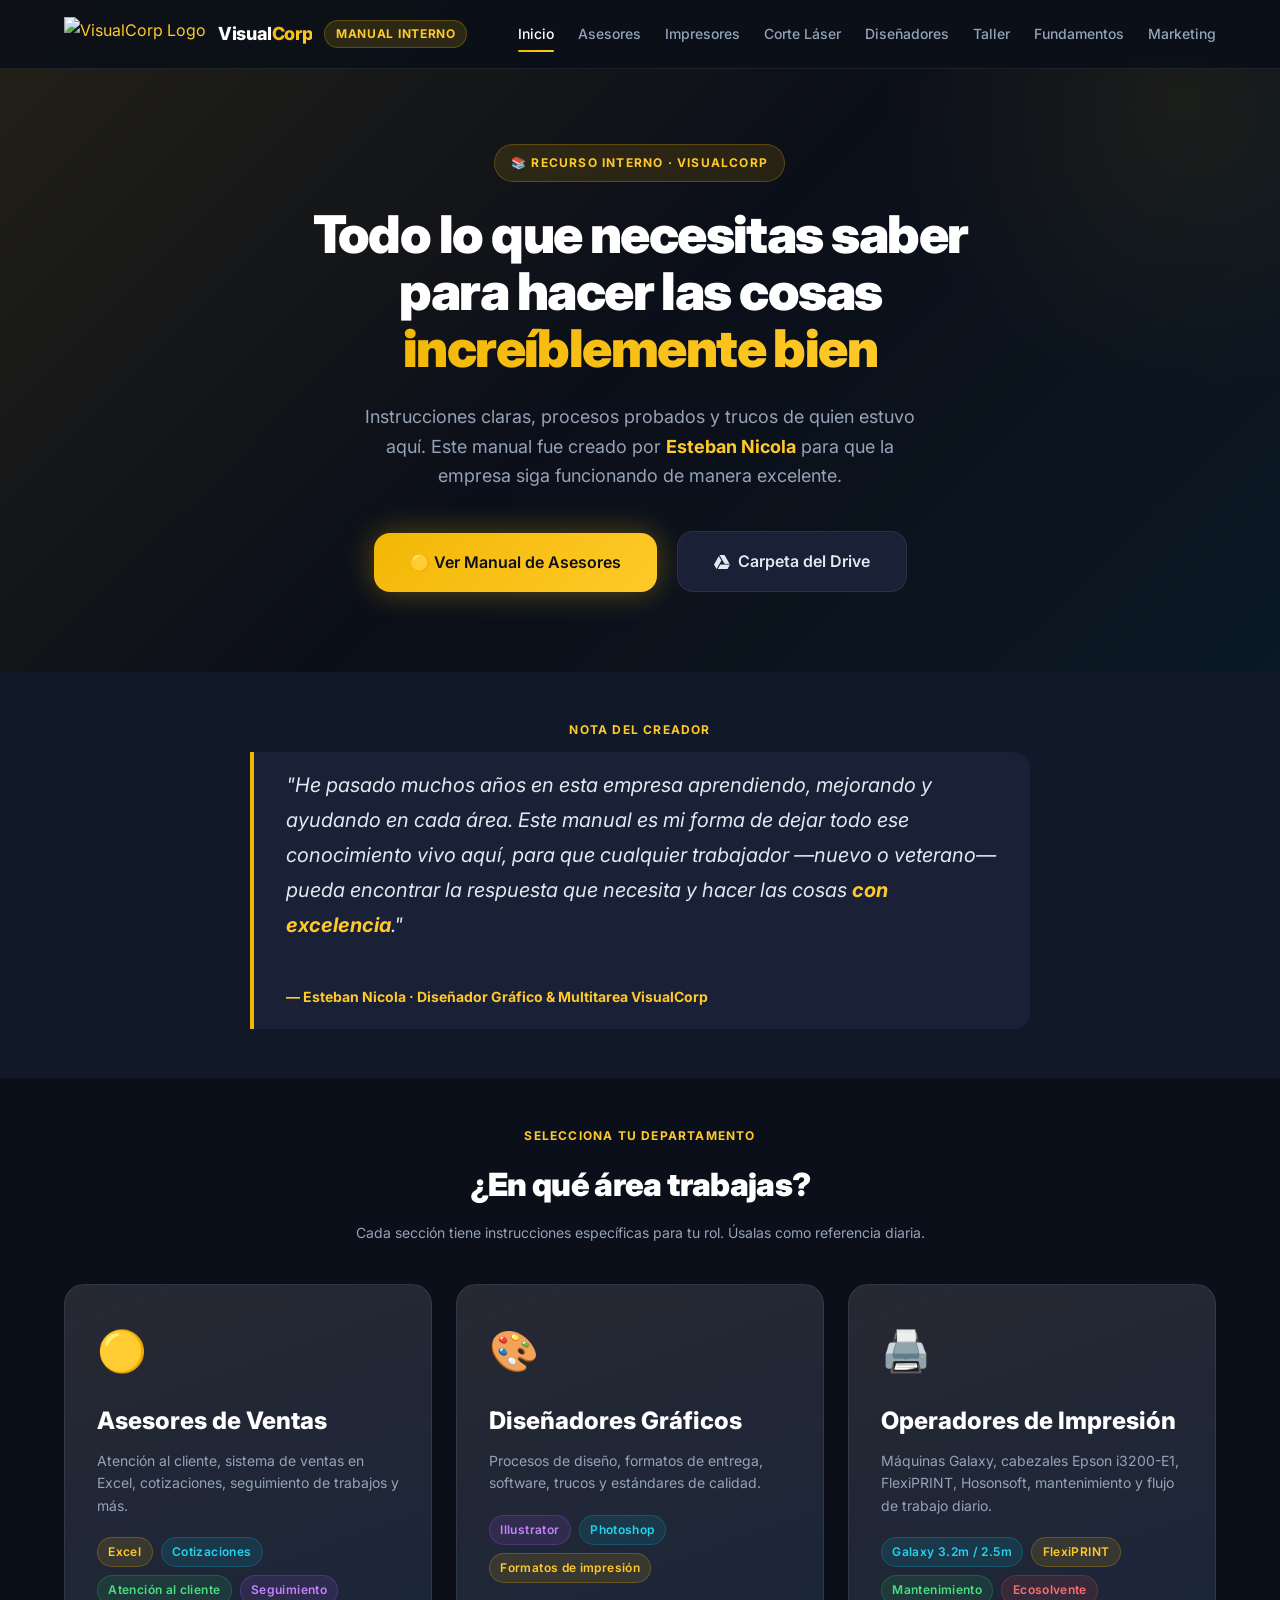
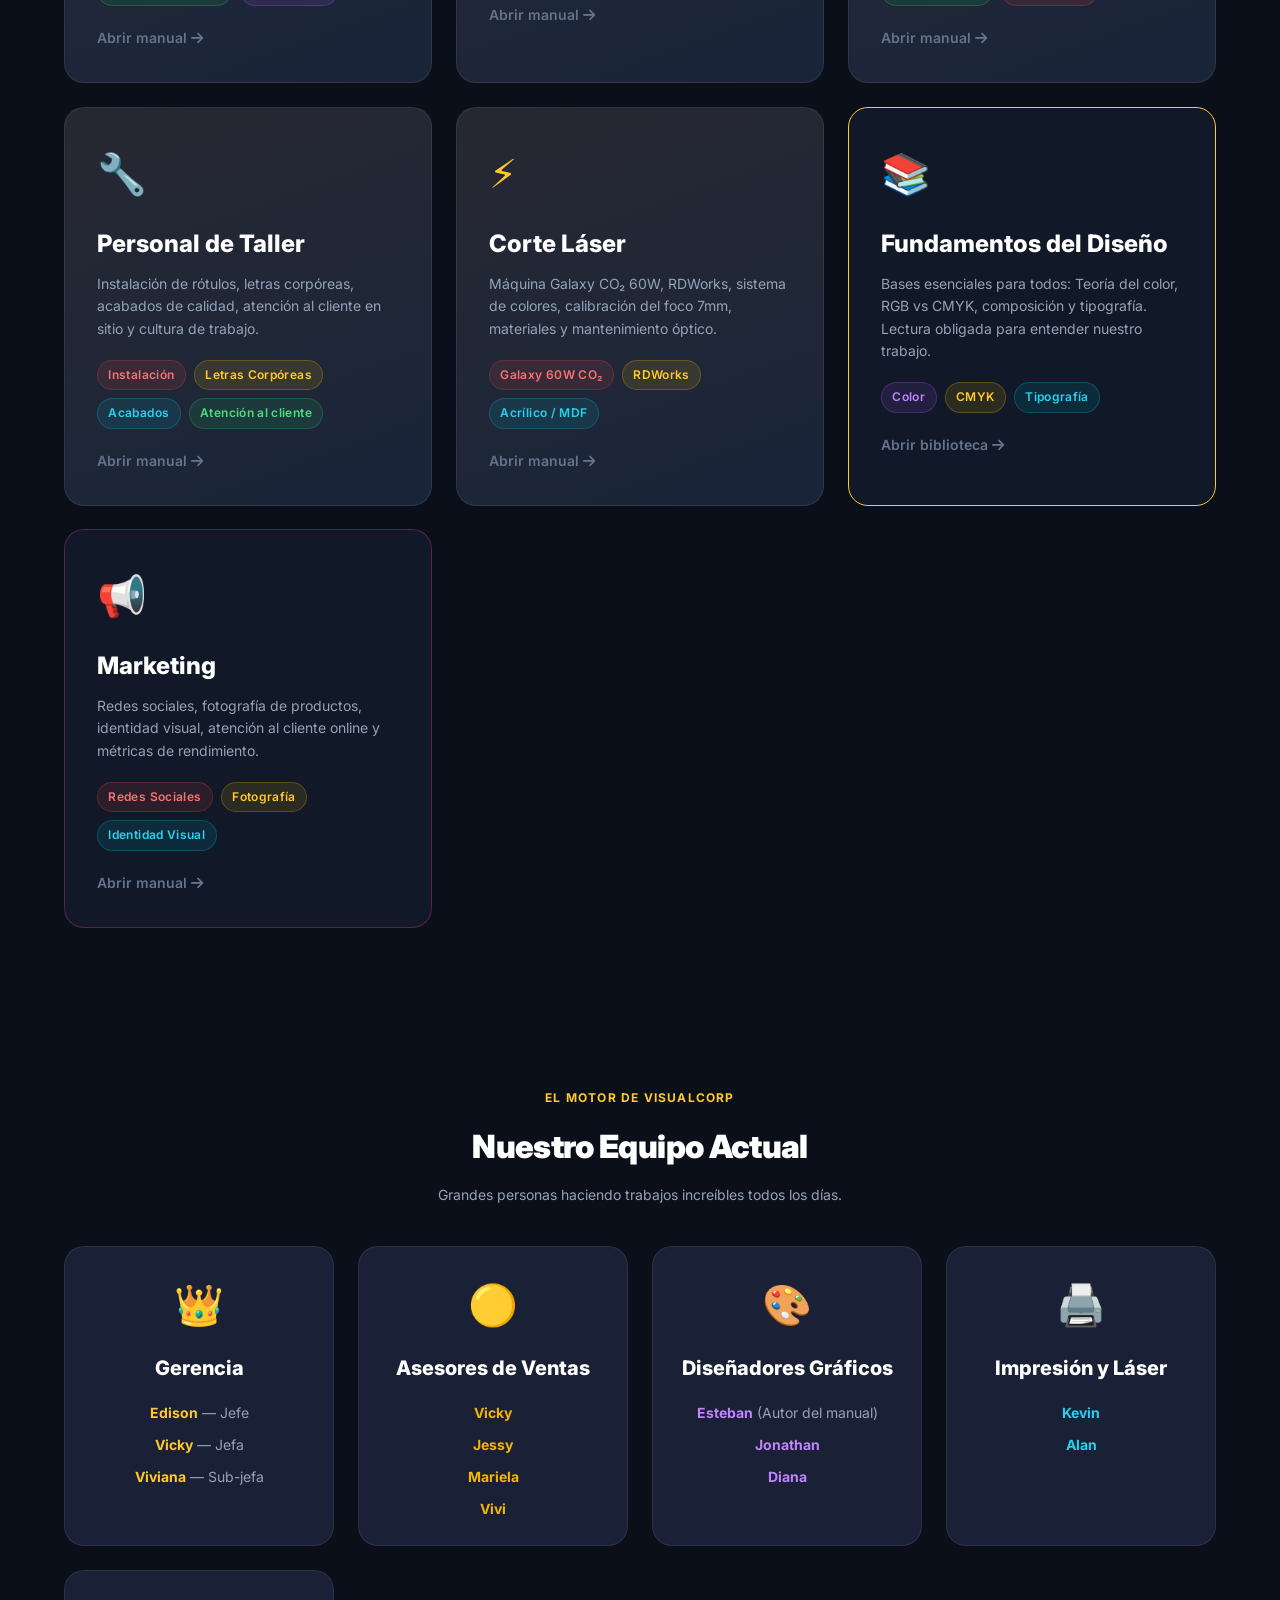
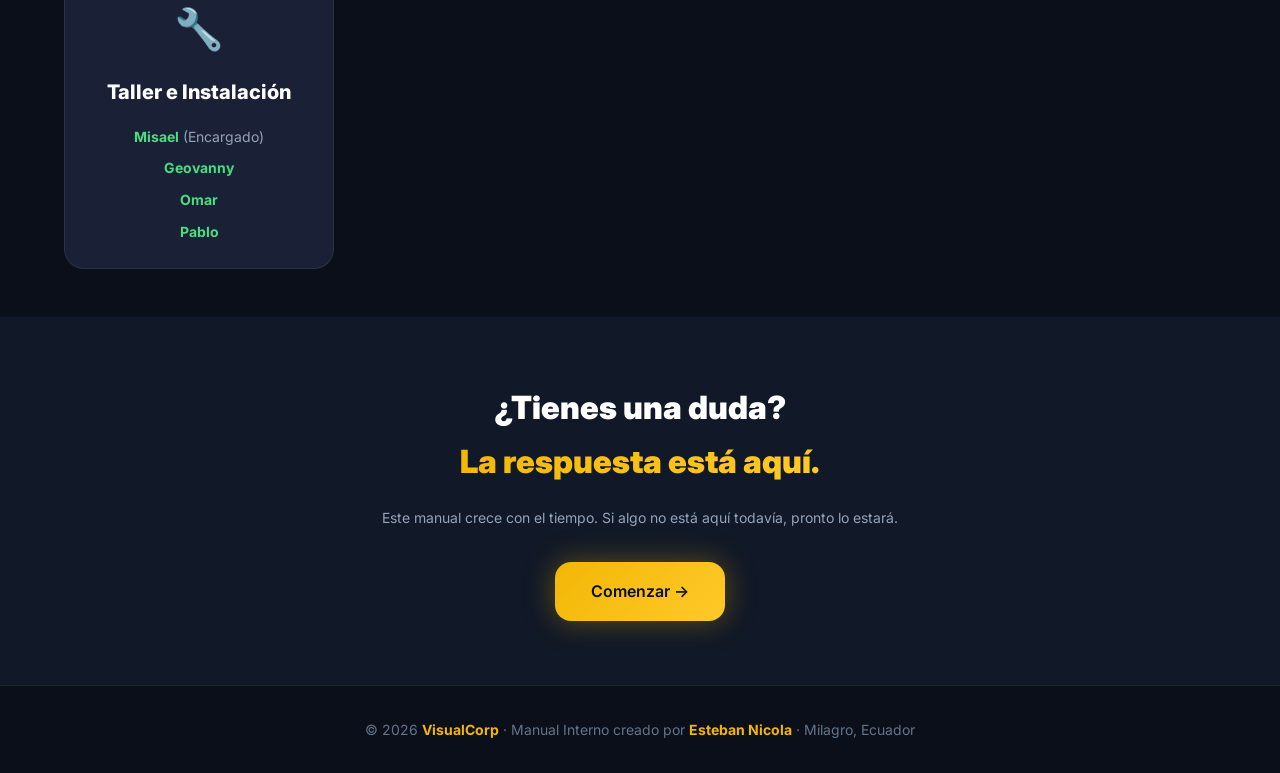
==== commit e4dd3d96: "feat: agregar página Marketing, expandir Fundamentos, corregir orden secciones Asesores" ====
--- a/index.html
+++ b/index.html
@@ -33,6 +33,7 @@
           <li><a href="disenadores.html" class="nav__link">Diseñadores</a></li>
           <li><a href="taller.html" class="nav__link">Taller</a></li>
           <li><a href="fundamentos.html" class="nav__link">Fundamentos</a></li>
+          <li><a href="marketing.html" class="nav__link">Marketing</a></li>
         </ul>
         <button class="nav__hamburger" id="burger" aria-label="Menú">
           <span></span><span></span><span></span>
@@ -191,6 +192,21 @@
           <div class="dept-card__arrow">Abrir biblioteca <i class="fa-solid fa-arrow-right"></i></div>
         </a>
 
+        <!-- MARKETING -->
+        <a href="marketing.html" class="dept-card reveal reveal--slide-up" data-delay="480"
+          style="background:var(--color-bg-alt);border-color:rgba(236,72,153,.3);">
+          <span class="dept-card__icon">📢</span>
+          <div class="dept-card__title">Marketing</div>
+          <p class="dept-card__desc">Redes sociales, fotografía de productos, identidad visual, atención al cliente
+            online y métricas de rendimiento.</p>
+          <div class="dept-card__skills">
+            <span class="skill-badge skill-badge--red">Redes Sociales</span>
+            <span class="skill-badge skill-badge--gold">Fotografía</span>
+            <span class="skill-badge skill-badge--cyan">Identidad Visual</span>
+          </div>
+          <div class="dept-card__arrow">Abrir manual <i class="fa-solid fa-arrow-right"></i></div>
+        </a>
+
       </div>
     </div>
   </section>
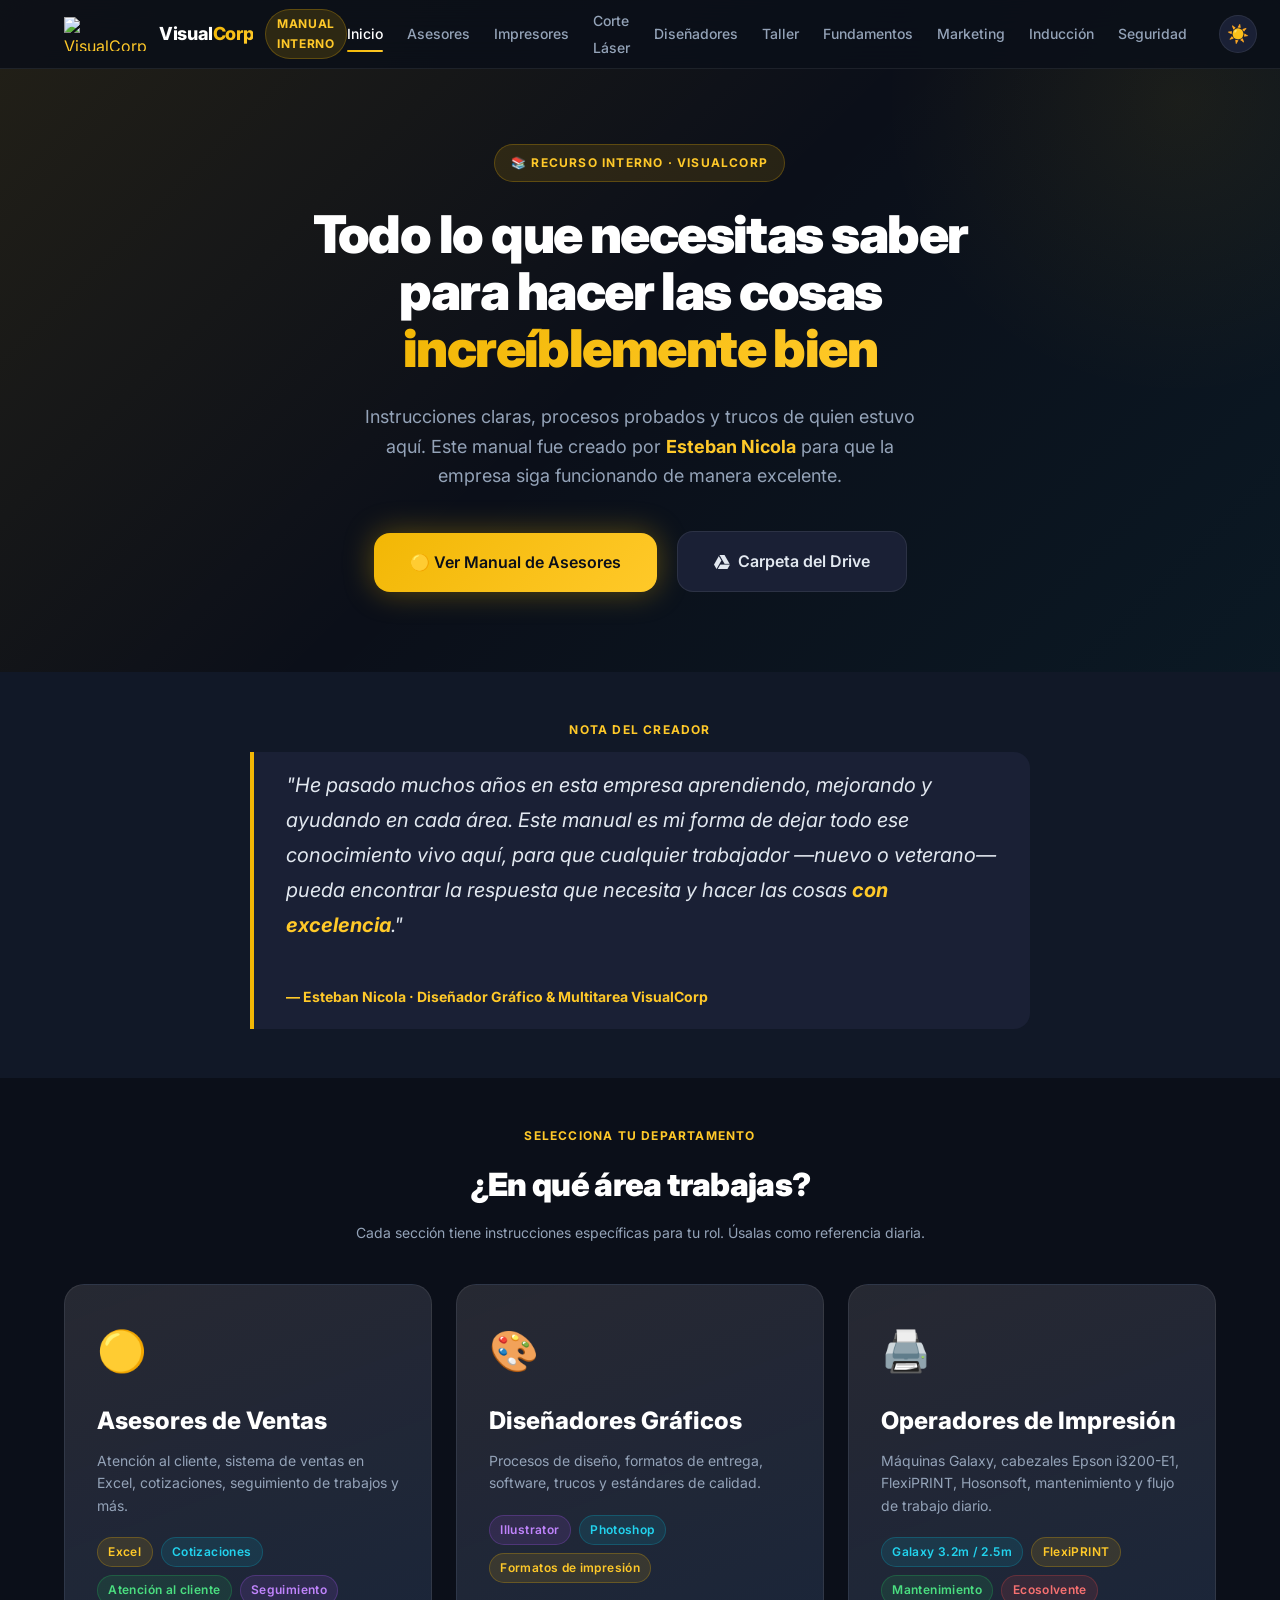
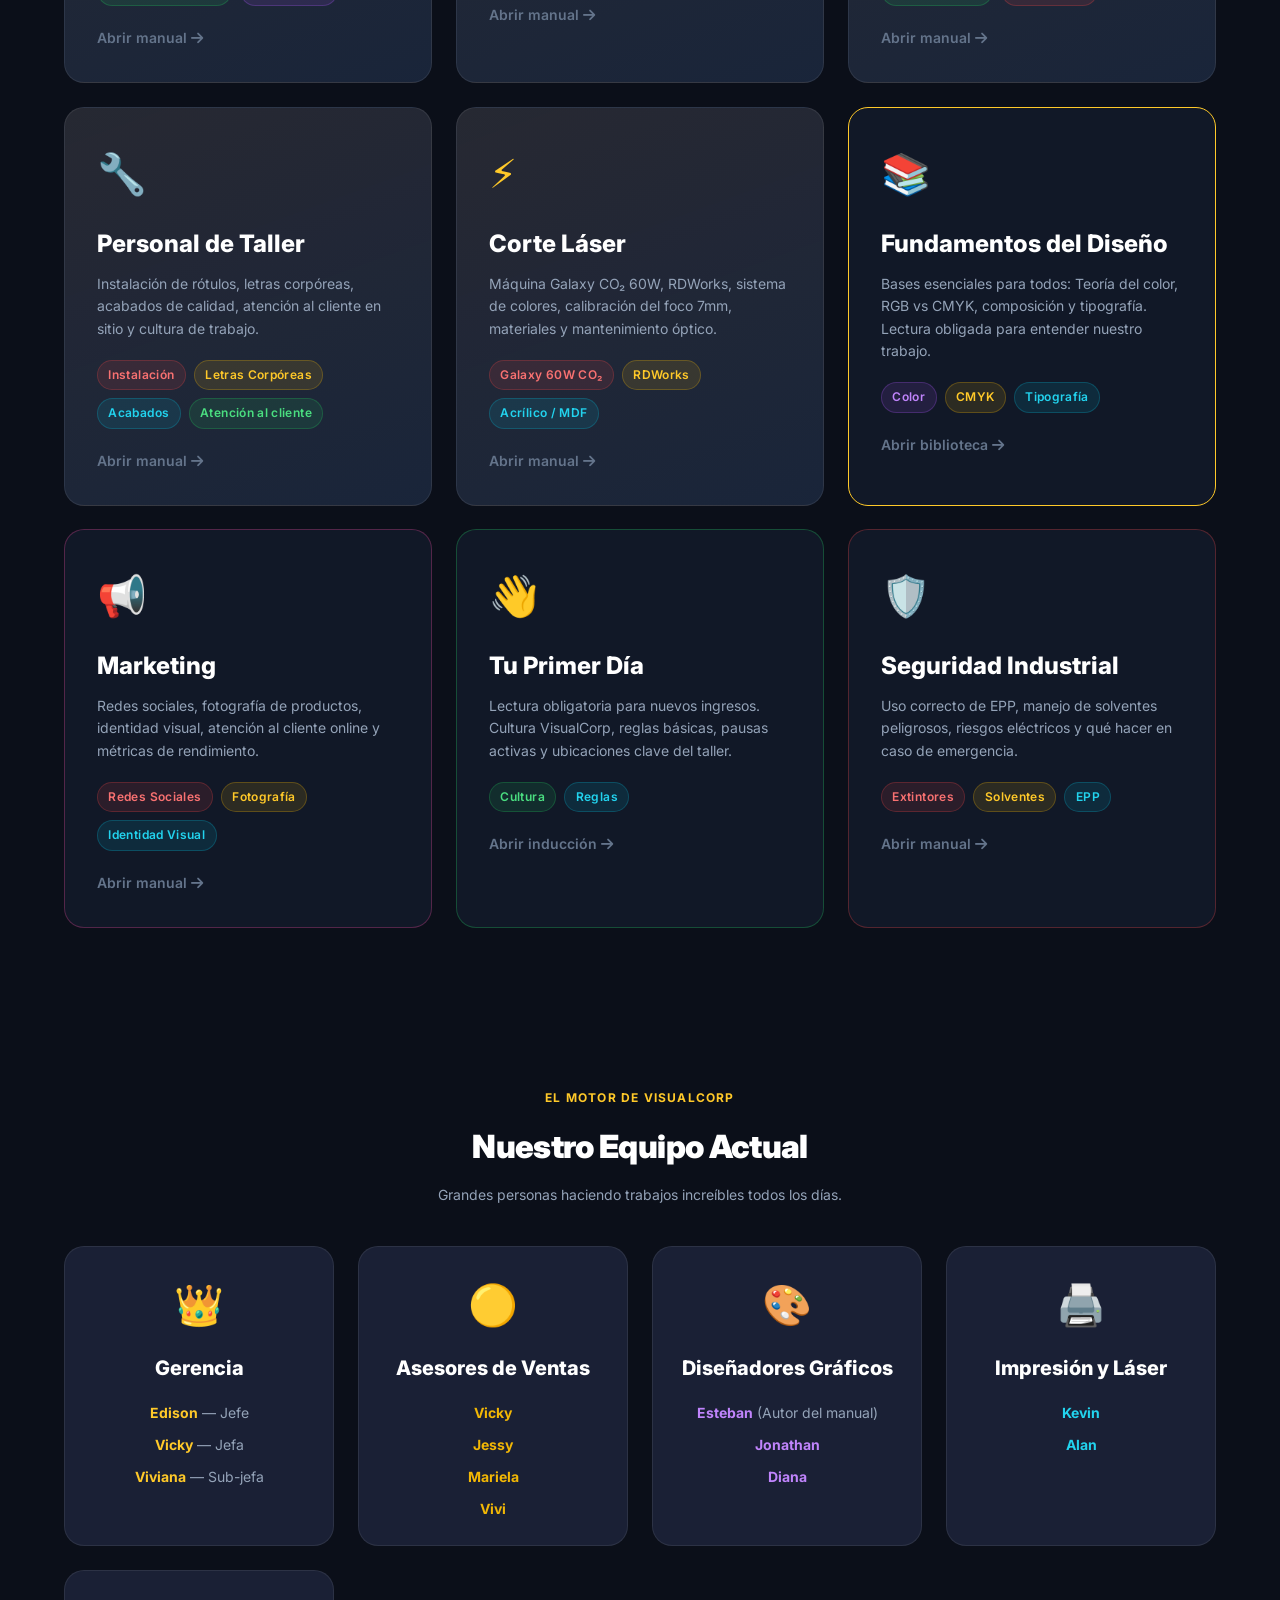
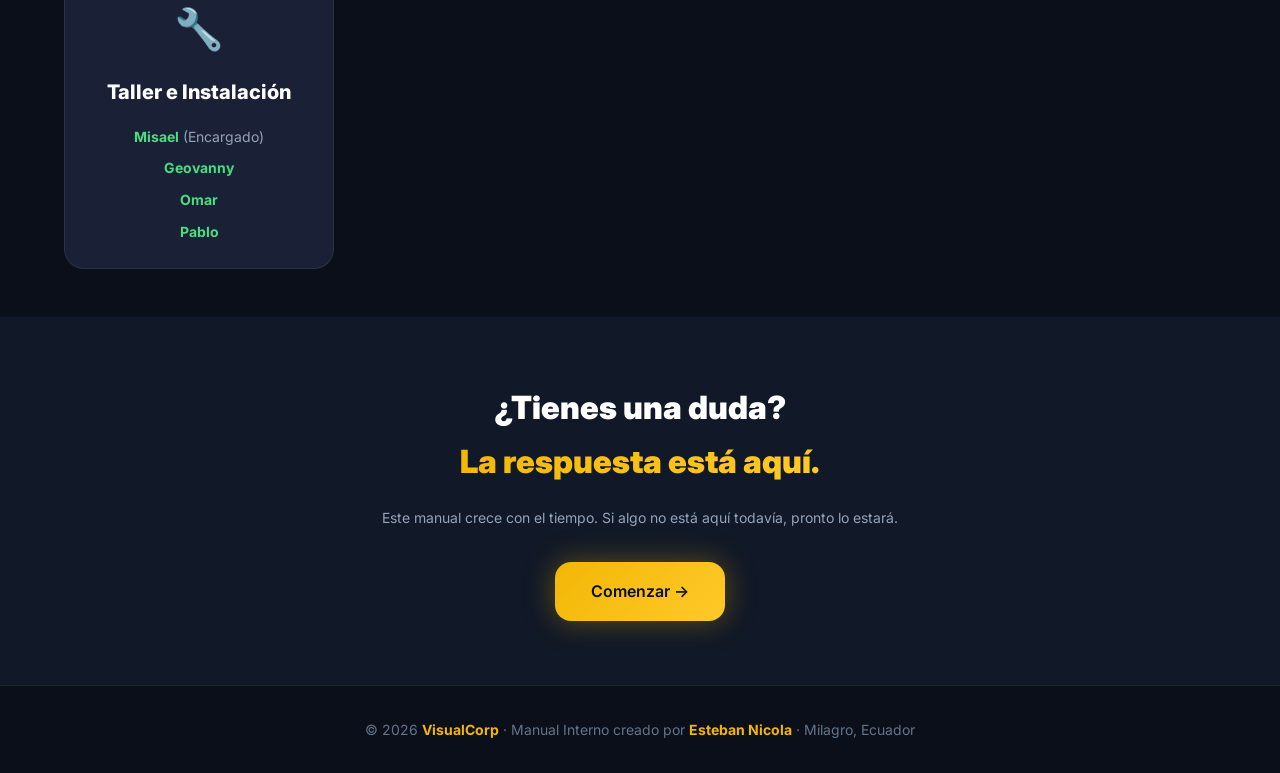
==== commit dee4fdb9: "feat: agregar Mejoras Interactivas y Nuevos Módulos de Operación" ====
--- a/index.html
+++ b/index.html
@@ -34,6 +34,11 @@
           <li><a href="taller.html" class="nav__link">Taller</a></li>
           <li><a href="fundamentos.html" class="nav__link">Fundamentos</a></li>
           <li><a href="marketing.html" class="nav__link">Marketing</a></li>
+                    <li><a href="induccion.html" class="nav__link">Inducción</a></li>
+                    <li><a href="seguridad.html" class="nav__link">Seguridad</a></li>
+                    <li style="display:flex;align-items:center;">
+                        <button class="nav__theme-btn" title="Cambiar Tema">🌙</button>
+                    </li>
         </ul>
         <button class="nav__hamburger" id="burger" aria-label="Menú">
           <span></span><span></span><span></span>
@@ -207,6 +212,35 @@
           <div class="dept-card__arrow">Abrir manual <i class="fa-solid fa-arrow-right"></i></div>
         </a>
 
+        <!-- INDUCCIÓN -->
+        <a href="induccion.html" class="dept-card reveal reveal--slide-up" data-delay="560"
+          style="background:var(--color-bg-alt);border-color:rgba(34,197,94,.3);">
+          <span class="dept-card__icon">👋</span>
+          <div class="dept-card__title">Tu Primer Día</div>
+          <p class="dept-card__desc">Lectura obligatoria para nuevos ingresos. Cultura VisualCorp, reglas básicas,
+            pausas activas y ubicaciones clave del taller.</p>
+          <div class="dept-card__skills">
+            <span class="skill-badge skill-badge--green">Cultura</span>
+            <span class="skill-badge skill-badge--cyan">Reglas</span>
+          </div>
+          <div class="dept-card__arrow">Abrir inducción <i class="fa-solid fa-arrow-right"></i></div>
+        </a>
+
+        <!-- SEGURIDAD -->
+        <a href="seguridad.html" class="dept-card reveal reveal--slide-up" data-delay="640"
+          style="background:var(--color-bg-alt);border-color:rgba(239,68,68,.3);">
+          <span class="dept-card__icon">🛡️</span>
+          <div class="dept-card__title">Seguridad Industrial</div>
+          <p class="dept-card__desc">Uso correcto de EPP, manejo de solventes peligrosos, riesgos eléctricos y qué hacer
+            en caso de emergencia.</p>
+          <div class="dept-card__skills">
+            <span class="skill-badge skill-badge--red">Extintores</span>
+            <span class="skill-badge skill-badge--gold">Solventes</span>
+            <span class="skill-badge skill-badge--cyan">EPP</span>
+          </div>
+          <div class="dept-card__arrow">Abrir manual <i class="fa-solid fa-arrow-right"></i></div>
+        </a>
+
       </div>
     </div>
   </section>
--- a/css/manual.css
+++ b/css/manual.css
@@ -1164,4 +1164,235 @@
     .skills-grid {
         grid-template-columns: 1fr 1fr;
     }
+}
+
+/* ============================================================
+   LIGHT THEME (Dark Mode Toggle)
+   ============================================================ */
+body.light-mode {
+    --color-bg: #f8fafc;
+    --color-bg-alt: #f1f5f9;
+    --color-surface: #ffffff;
+    --color-surface-alt: #f8fafc;
+    --color-border: rgba(0, 0, 0, .1);
+    --color-border-hover: rgba(0, 0, 0, .2);
+    --color-text: #334155;
+    --color-text-muted: #475569;
+    --color-text-dim: #94a3b8;
+    --color-heading: #0f172a;
+    --gradient-card: linear-gradient(160deg, rgba(242, 183, 5, .08), rgba(6, 182, 212, .04));
+    --shadow-sm: 0 1px 2px rgba(0, 0, 0, .05);
+    --shadow-md: 0 4px 12px rgba(0, 0, 0, .08);
+    --shadow-lg: 0 10px 30px rgba(0, 0, 0, .12);
+}
+
+body.light-mode .site-header {
+    background: rgba(255, 255, 255, .9);
+}
+
+body.light-mode .btn--primary {
+    color: #fff;
+}
+
+body.light-mode .nav__hamburger span {
+    background: var(--color-heading);
+}
+
+.nav__theme-btn {
+    background: var(--color-surface);
+    border: 1px solid var(--color-border);
+    color: var(--color-text);
+    width: 38px;
+    height: 38px;
+    border-radius: var(--radius-full);
+    display: flex;
+    align-items: center;
+    justify-content: center;
+    cursor: pointer;
+    transition: all var(--duration) var(--ease-out);
+    font-size: 1.1rem;
+    margin-left: var(--sp-2);
+}
+
+.nav__theme-btn:hover {
+    border-color: var(--color-accent);
+    color: var(--color-accent);
+    transform: rotate(15deg);
+}
+
+/* ============================================================
+   GLOBAL SEARCH DROPDOWN
+   ============================================================ */
+.search-wrap {
+    position: relative;
+    z-index: 50;
+}
+
+.search-results {
+    position: absolute;
+    top: 100%;
+    left: 0;
+    right: 0;
+    margin-top: var(--sp-2);
+    background: var(--color-surface);
+    border: 1px solid var(--color-accent);
+    border-radius: var(--radius-lg);
+    box-shadow: var(--shadow-lg);
+    max-height: 350px;
+    overflow-y: auto;
+    text-align: left;
+    display: none;
+    flex-direction: column;
+}
+
+.search-results.active {
+    display: flex;
+}
+
+.search-result-item {
+    padding: var(--sp-4);
+    border-bottom: 1px solid var(--color-border);
+    transition: background var(--duration);
+    text-decoration: none;
+}
+
+.search-result-item:last-child {
+    border-bottom: none;
+}
+
+.search-result-item:hover {
+    background: var(--color-surface-alt);
+}
+
+.search-result-title {
+    font-weight: 700;
+    font-size: var(--fs-sm);
+    color: var(--color-accent-hover);
+    margin-bottom: 2px;
+}
+
+.search-result-desc {
+    font-size: var(--fs-xs);
+    color: var(--color-text-muted);
+}
+
+.search-empty {
+    padding: var(--sp-6);
+    text-align: center;
+    color: var(--color-text-muted);
+    font-size: var(--fs-sm);
+}
+
+/* ============================================================
+   INTERACTIVE QUIZ
+   ============================================================ */
+.quiz-container {
+    background: var(--gradient-card), var(--color-surface);
+    border: 1px solid var(--color-border);
+    border-radius: var(--radius-xl);
+    padding: var(--sp-8);
+    margin: var(--sp-10) 0;
+}
+
+@media(max-width: 600px) {
+    .quiz-container {
+        padding: var(--sp-5);
+    }
+}
+
+.quiz-header {
+    display: flex;
+    align-items: center;
+    gap: var(--sp-3);
+    margin-bottom: var(--sp-6);
+}
+
+.quiz-title {
+    font-size: var(--fs-xl);
+    font-weight: 800;
+    color: var(--color-heading);
+}
+
+.quiz-question {
+    font-size: var(--fs-md);
+    font-weight: 600;
+    color: var(--color-heading);
+    margin-bottom: var(--sp-5);
+    line-height: 1.5;
+}
+
+.quiz-options {
+    display: flex;
+    flex-direction: column;
+    gap: var(--sp-3);
+    margin-bottom: var(--sp-6);
+}
+
+.quiz-option {
+    background: var(--color-bg);
+    border: 1px solid var(--color-border);
+    border-radius: var(--radius-md);
+    padding: var(--sp-4) var(--sp-5);
+    cursor: pointer;
+    font-weight: 500;
+    color: var(--color-text);
+    transition: all var(--duration) var(--ease-out);
+    display: flex;
+    align-items: center;
+    justify-content: space-between;
+}
+
+.quiz-option:hover:not(.locked) {
+    border-color: var(--color-accent-hover);
+    background: rgba(242, 183, 5, .05);
+    transform: translateX(4px);
+}
+
+.quiz-option.selected {
+    border-color: var(--color-secondary);
+    background: rgba(6, 182, 212, .1);
+}
+
+.quiz-option.correct {
+    border-color: var(--color-success);
+    background: rgba(34, 197, 94, .1);
+    color: var(--color-success);
+}
+
+.quiz-option.incorrect {
+    border-color: var(--color-danger);
+    background: rgba(239, 68, 68, .1);
+    color: var(--color-danger);
+    opacity: 0.7;
+}
+
+.quiz-option.locked {
+    cursor: default;
+    transform: none;
+}
+
+.quiz-nav {
+    display: flex;
+    justify-content: space-between;
+    align-items: center;
+    border-top: 1px solid var(--color-border);
+    padding-top: var(--sp-5);
+    margin-top: var(--sp-2);
+}
+
+.quiz-progress {
+    font-size: var(--fs-sm);
+    color: var(--color-text-muted);
+    font-weight: 600;
+}
+
+.quiz-result {
+    text-align: center;
+    padding: var(--sp-6) 0;
+    animation: slideUp .4s ease-out;
+}
+
+@keyframes slideUp {
+    from { opacity: 0; transform: translateY(20px); }
+    to { opacity: 1; transform: translateY(0); }
 }
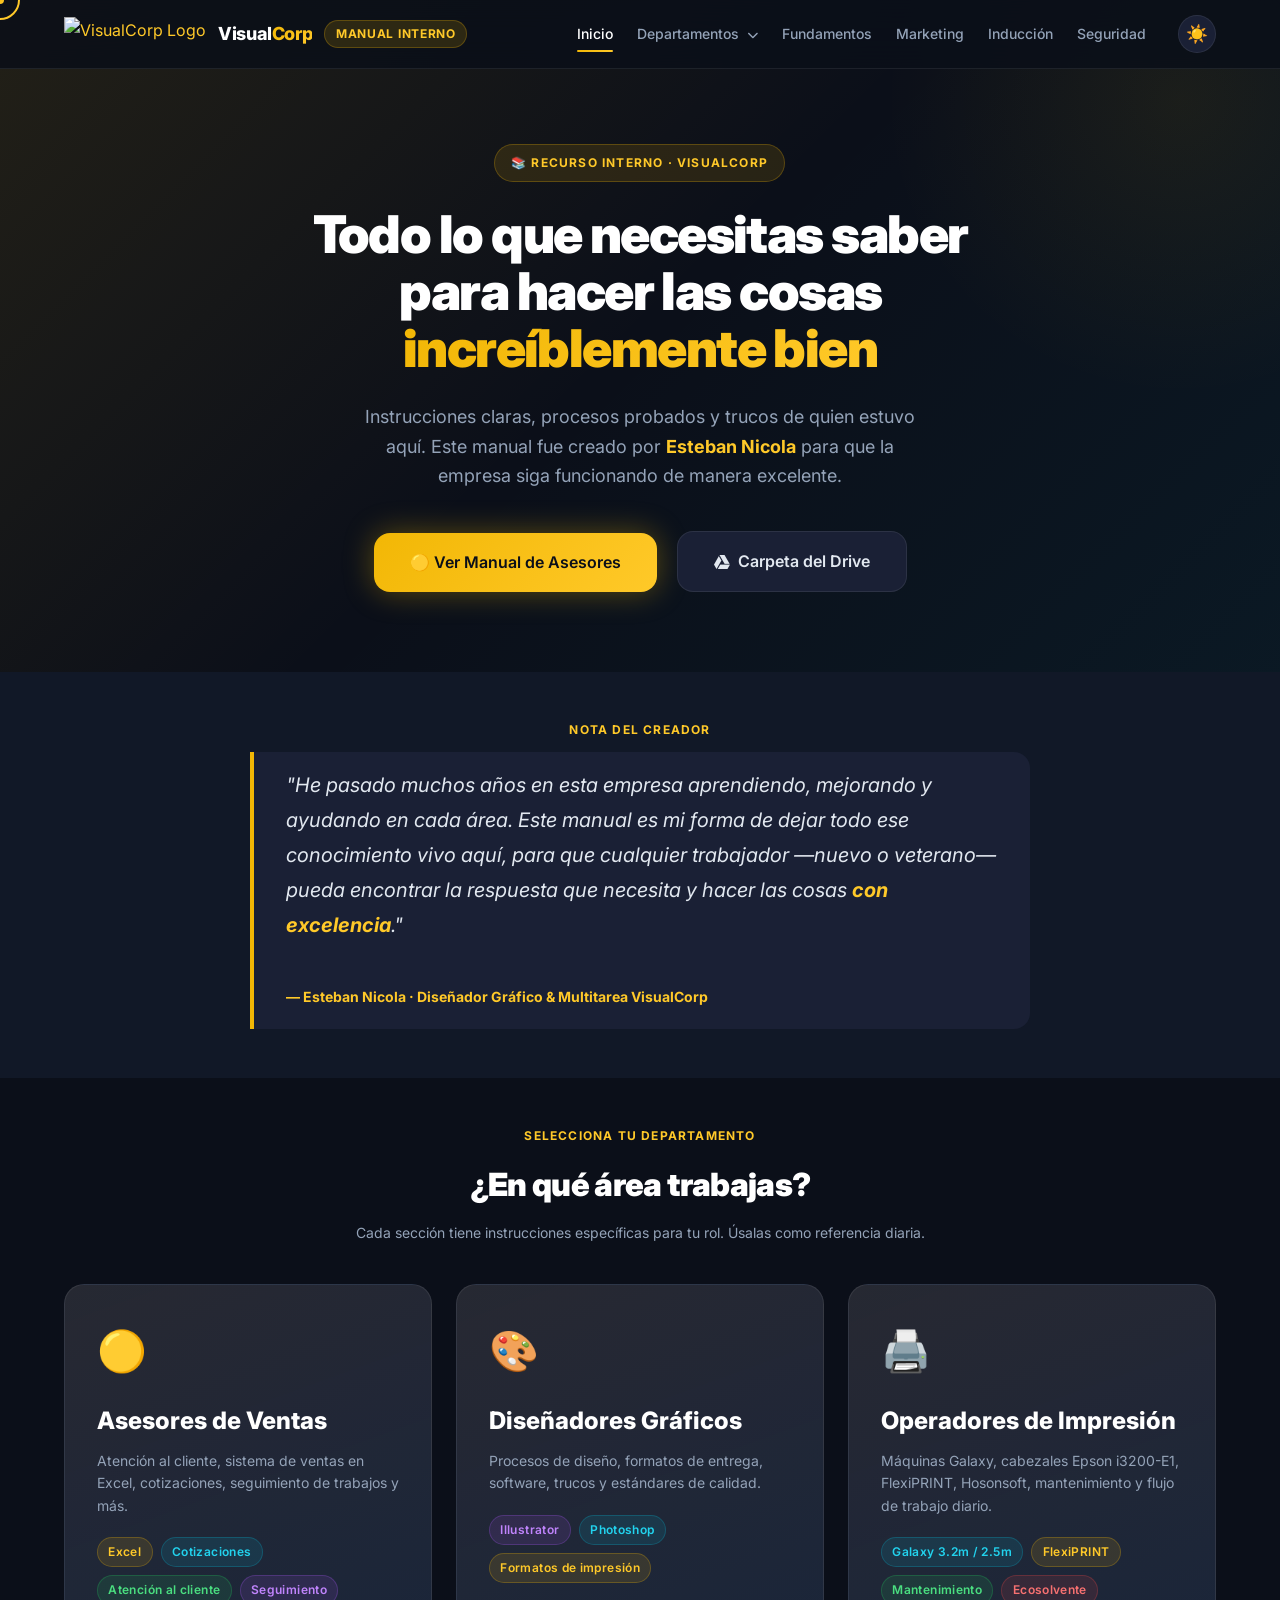
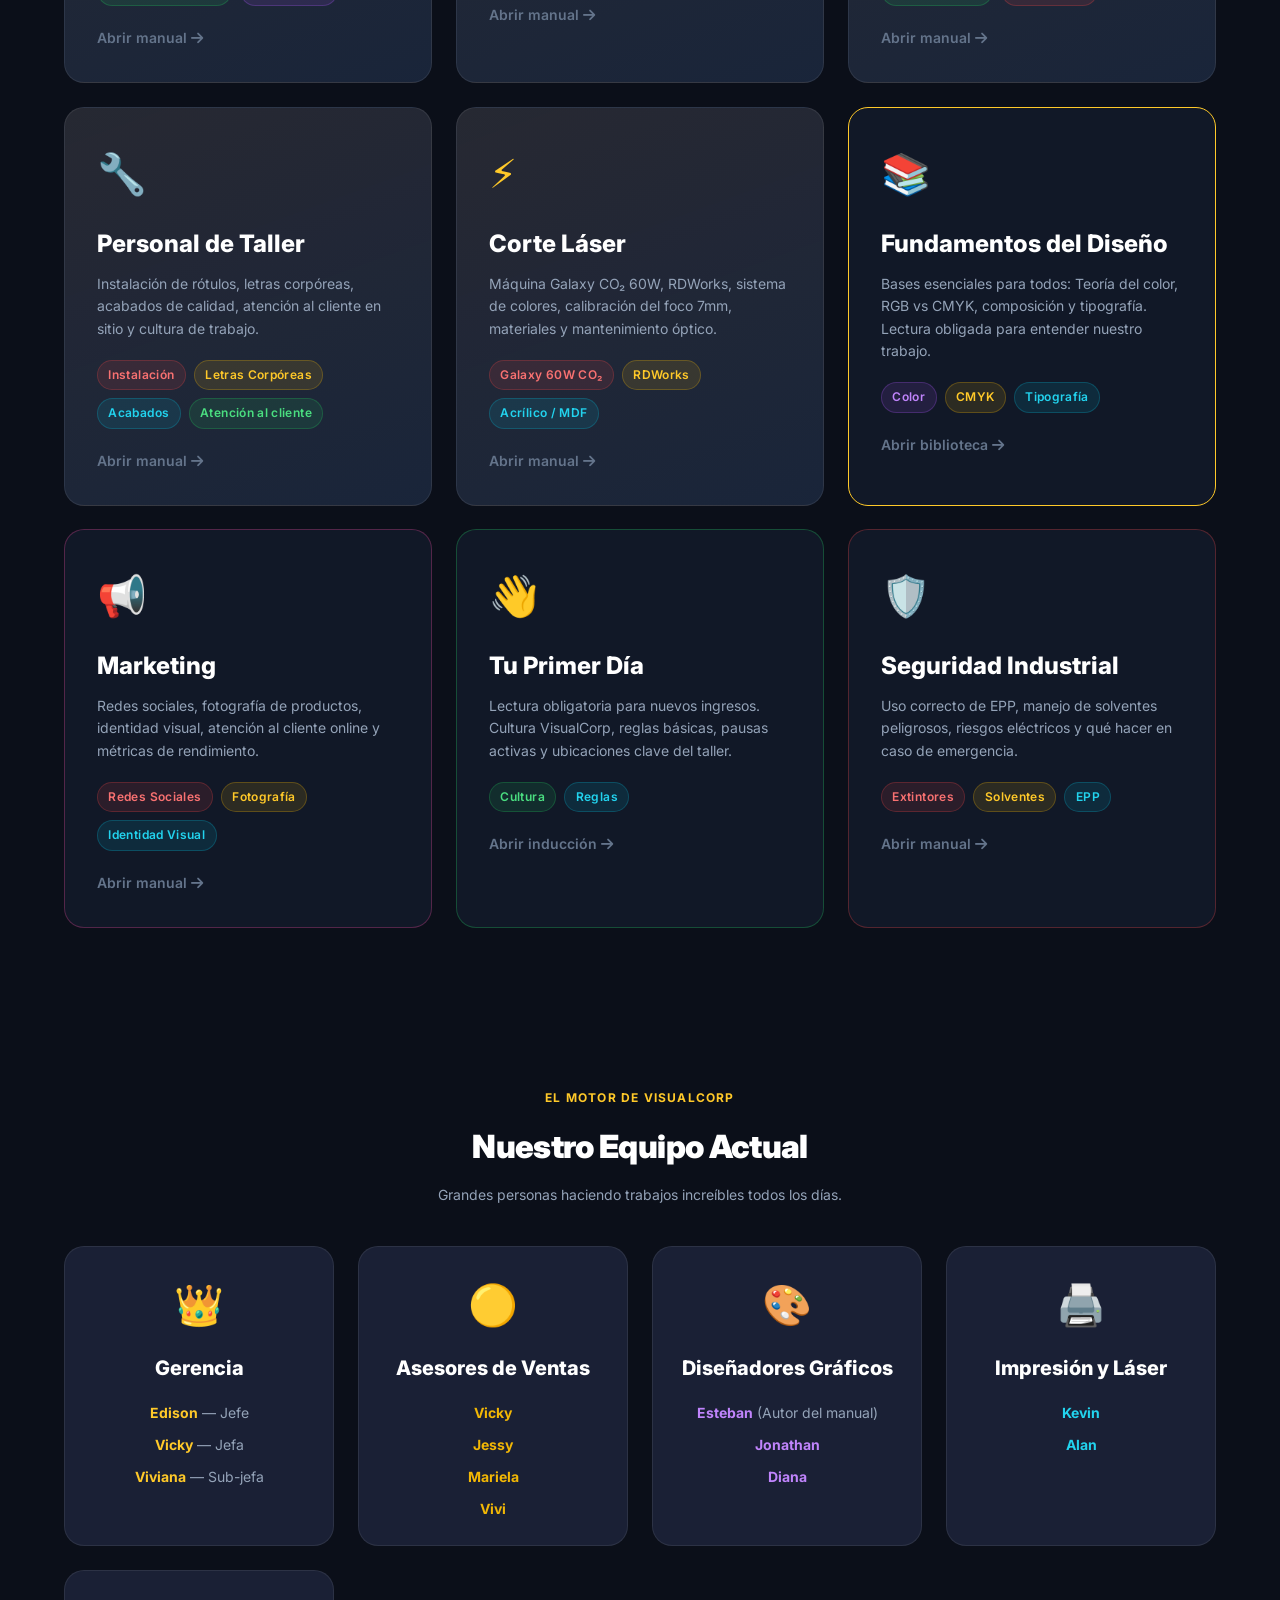
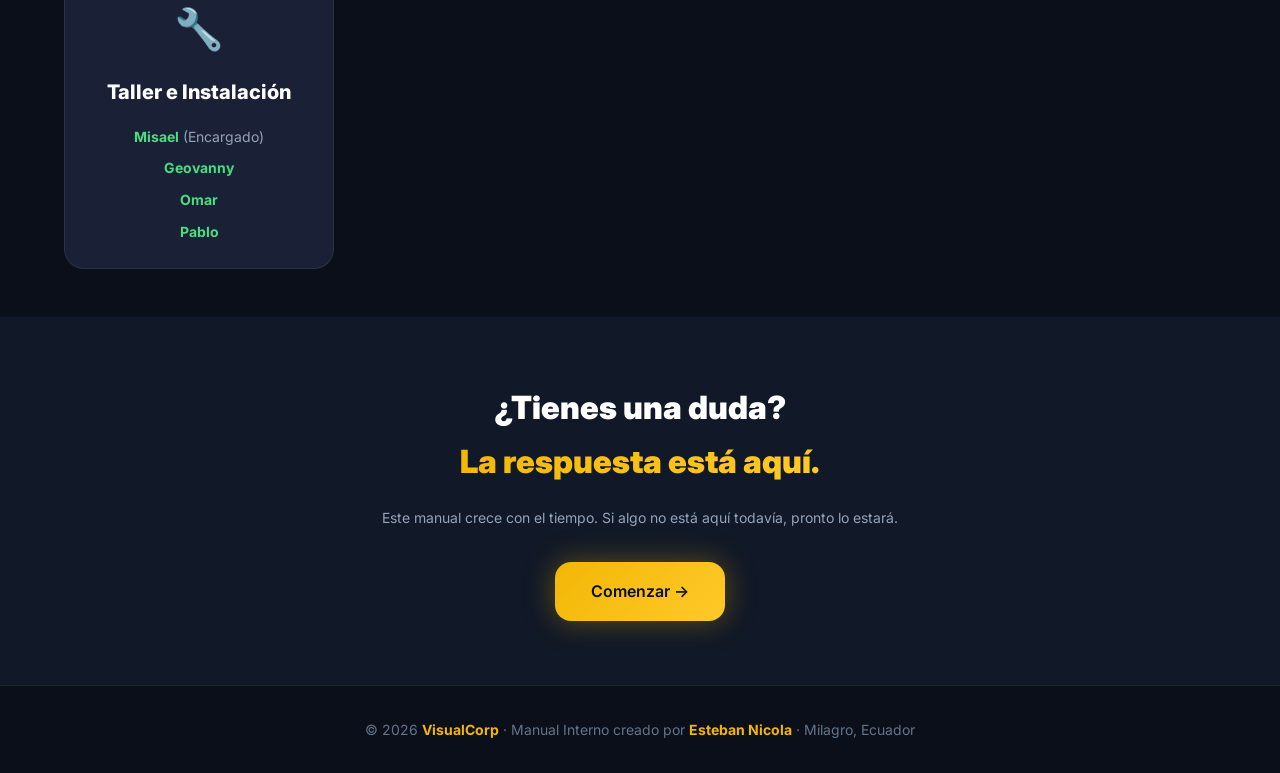
==== commit afcc99ee: "feat: implementar UX Premium (Mega Menu, Spotlight Search, Swup Transitions, Magnetic Cursor, UI Aud" ====
--- a/index.html
+++ b/index.html
@@ -27,11 +27,16 @@
         </a>
         <ul class="nav__links" id="navLinks">
           <li><a href="index.html" class="nav__link active" style="color:var(--color-heading);">Inicio</a></li>
-          <li><a href="asesores.html" class="nav__link">Asesores</a></li>
-          <li><a href="impresores.html" class="nav__link">Impresores</a></li>
-          <li><a href="corte-laser.html" class="nav__link">Corte Láser</a></li>
-          <li><a href="disenadores.html" class="nav__link">Diseñadores</a></li>
-          <li><a href="taller.html" class="nav__link">Taller</a></li>
+          <li class="nav__item-dropdown">
+            <span class="nav__link">Departamentos <i class="fa-solid fa-chevron-down" style="font-size:0.8em;margin-left:4px;"></i></span>
+            <ul class="nav__dropdown">
+              <li><a href="asesores.html" class="nav__dropdown-link">🟡 Asesores</a></li>
+              <li><a href="impresores.html" class="nav__dropdown-link">🖨️ Impresores</a></li>
+              <li><a href="corte-laser.html" class="nav__dropdown-link">⚡ Corte Láser</a></li>
+              <li><a href="disenadores.html" class="nav__dropdown-link">🎨 Diseñadores</a></li>
+              <li><a href="taller.html" class="nav__dropdown-link">🔧 Taller</a></li>
+            </ul>
+          </li>
           <li><a href="fundamentos.html" class="nav__link">Fundamentos</a></li>
           <li><a href="marketing.html" class="nav__link">Marketing</a></li>
                     <li><a href="induccion.html" class="nav__link">Inducción</a></li>
@@ -46,9 +51,11 @@
       </nav>
     </div>
   </header>
+  <main id="swup" class="transition-fade">
 
   <!-- ── HERO ── -->
-  <section class="hero">
+  <section class="hero" id="hero-section">
+    <div id="tsparticles" style="position:absolute;inset:0;z-index:1;pointer-events:none;"></div>
     <div class="container" style="position:relative;z-index:2;">
       <span class="hero__eyebrow reveal reveal--fade">📚 Recurso Interno · VisualCorp</span>
       <h1 class="hero__title reveal reveal--slide-up" data-delay="80">
@@ -355,6 +362,7 @@
   </section>
 
   <!-- ── FOOTER ── -->
+  </main>
   <footer class="site-footer">
     <div class="container">
       <p>© 2026 <strong>VisualCorp</strong> · Manual Interno creado por <strong>Esteban Nicola</strong> · Milagro,
@@ -365,7 +373,35 @@
   <!-- Back to top -->
   <button class="back-top" id="backTop" aria-label="Volver arriba">↑</button>
 
-  <script src="js/manual.js"></script>
+  
+    <!-- Phase 3 Advanced Visuals CDNs -->
+    <script src="https://cdnjs.cloudflare.com/ajax/libs/gsap/3.12.5/gsap.min.js"></script>
+    <script src="https://cdnjs.cloudflare.com/ajax/libs/gsap/3.12.5/ScrollTrigger.min.js"></script>
+    <script src="https://cdnjs.cloudflare.com/ajax/libs/vanilla-tilt/1.8.1/vanilla-tilt.min.js"></script>
+    <script src="https://cdn.jsdelivr.net/npm/@tsparticles/engine@3.3.0/tsparticles.engine.min.js"></script>
+    <script src="https://cdn.jsdelivr.net/npm/@tsparticles/slim@3.3.0/tsparticles.slim.min.js"></script>
+
+    <script src="js/manual.js"></script>
+
+  <!-- SPOTLIGHT SEARCH (Phase 4) -->
+  <div class="cmd-palette-backdrop" id="cmdBackdrop">
+    <div class="cmd-palette">
+      <div class="cmd-header">
+        <i class="fa-solid fa-magnifying-glass"></i>
+        <input type="text" id="cmdInput" placeholder="Buscar en el manual... (ej: corte, cmky)" autocomplete="off">
+        <span class="cmd-esc">ESC</span>
+      </div>
+      <div class="cmd-results" id="cmdResults">
+        <div class="cmd-empty">Escribe para buscar...</div>
+      </div>
+      <div class="cmd-footer">
+        <span><kbd>↑</kbd><kbd>↓</kbd> Navegar</span>
+        <span><kbd>Enter</kbd> Abrir</span>
+      </div>
+    </div>
+  </div>
+
+<script src="https://unpkg.com/swup@4"></script>
 </body>
 
 </html>
--- a/css/manual.css
+++ b/css/manual.css
@@ -155,7 +155,27 @@
     backdrop-filter: blur(18px) saturate(1.4);
     -webkit-backdrop-filter: blur(18px) saturate(1.4);
     border-bottom: 1px solid var(--color-border);
-    transition: background var(--duration) var(--ease-out);
+    transition: all var(--duration) var(--ease-out);
+}
+
+.site-header--scrolled {
+    top: var(--sp-4);
+    inset-inline: var(--sp-6);
+    background: rgba(11, 15, 25, .75);
+    border-radius: var(--radius-full);
+    border: 1px solid var(--color-border);
+    box-shadow: var(--shadow-lg);
+}
+
+body.light-mode .site-header--scrolled {
+    background: rgba(255, 255, 255, .85);
+}
+
+@media(max-width: 900px) {
+    .site-header--scrolled {
+        inset-inline: var(--sp-2);
+        top: var(--sp-2);
+    }
 }
 
 .nav {
@@ -239,6 +259,74 @@
 .nav__link:hover::after,
 .nav__link.active::after {
     width: 100%;
+}
+
+/* ============================================================
+   MEGA MENU DROPDOWN (Phase 4)
+   ============================================================ */
+.nav__item-dropdown {
+    position: relative;
+    padding: var(--sp-2) 0;
+}
+
+.nav__dropdown {
+    position: absolute;
+    top: 100%;
+    left: 50%;
+    transform: translateX(-50%) translateY(10px);
+    background: rgba(11, 15, 25, 0.95);
+    backdrop-filter: blur(20px) saturate(1.5);
+    -webkit-backdrop-filter: blur(20px) saturate(1.5);
+    border: 1px solid var(--color-border);
+    border-radius: var(--radius-lg);
+    padding: var(--sp-2);
+    min-width: 200px;
+    list-style: none;
+    opacity: 0;
+    visibility: hidden;
+    box-shadow: var(--shadow-xl);
+    transition: all 0.3s cubic-bezier(0.4, 0, 0.2, 1);
+    z-index: 1010;
+}
+
+body.light-mode .nav__dropdown {
+    background: rgba(255, 255, 255, 0.95);
+}
+
+.nav__item-dropdown:hover .nav__dropdown,
+.nav__item-dropdown:focus-within .nav__dropdown {
+    opacity: 1;
+    visibility: visible;
+    transform: translateX(-50%) translateY(0);
+}
+
+/* Invisible bridge to prevent hover loss */
+.nav__item-dropdown::after {
+    content: '';
+    position: absolute;
+    bottom: -20px;
+    left: 0;
+    right: 0;
+    height: 20px;
+}
+
+.nav__dropdown-link {
+    display: flex;
+    align-items: center;
+    padding: var(--sp-3) var(--sp-4);
+    color: var(--color-text-muted);
+    font-size: var(--fs-sm);
+    font-weight: 500;
+    border-radius: var(--radius-md);
+    transition: all 0.2s;
+    text-decoration: none;
+    white-space: nowrap;
+}
+
+.nav__dropdown-link:hover {
+    background: var(--color-surface-alt);
+    color: var(--color-heading);
+    transform: translateX(4px);
 }
 
 /* Hamburger */
@@ -1393,6 +1481,249 @@
 }
 
 @keyframes slideUp {
-    from { opacity: 0; transform: translateY(20px); }
-    to { opacity: 1; transform: translateY(0); }
+    from {
+        opacity: 0;
+        transform: translateY(20px);
+    }
+
+    to {
+        opacity: 1;
+        transform: translateY(0);
+    }
+}
+
+/* ============================================================
+   ADVANCED VISUALS (Phase 3)
+   ============================================================ */
+.copy-wrap {
+    position: relative;
+    display: inline-block;
+}
+
+.copy-btn {
+    position: absolute;
+    right: 8px;
+    top: 50%;
+    transform: translateY(-50%);
+    background: var(--color-surface-alt);
+    border: 1px solid var(--color-border);
+    color: var(--color-text-muted);
+    border-radius: var(--radius-sm);
+    padding: 0.25rem 0.5rem;
+    font-size: var(--fs-xs);
+    font-weight: 600;
+    display: flex;
+    align-items: center;
+    gap: 4px;
+    transition: all 0.2s;
+    z-index: 10;
+    cursor: pointer;
+}
+
+.copy-btn:hover {
+    background: var(--color-accent);
+    color: #0b0f19;
+    border-color: var(--color-accent);
+}
+
+.copy-btn.copied {
+    background: var(--color-success);
+    color: #fff;
+    border-color: var(--color-success);
+}
+
+/* ============================================================
+   SWUP PAGE TRANSITIONS (Phase 4)
+   ============================================================ */
+.transition-fade {
+    transition: 0.4s cubic-bezier(0.4, 0, 0.2, 1);
+    opacity: 1;
+    transform: translateY(0);
+}
+
+html.is-animating .transition-fade {
+    opacity: 0;
+    transform: translateY(15px);
+}
+
+/* ============================================================
+   CUSTOM CURSOR (Phase 4)
+   ============================================================ */
+@media (pointer: fine) {
+
+    body,
+    .nav__link,
+    .btn,
+    a,
+    button,
+    input,
+    select,
+    textarea {
+        cursor: none !important;
+    }
+
+    .cursor-dot {
+        position: fixed;
+        top: 0;
+        left: 0;
+        width: 8px;
+        height: 8px;
+        background: var(--gradient-brand);
+        border-radius: 50%;
+        pointer-events: none;
+        z-index: 10000;
+        transform: translate(-50%, -50%);
+        transition: transform 0.05s linear;
+    }
+
+    .cursor-ring {
+        position: fixed;
+        top: 0;
+        left: 0;
+        width: 40px;
+        height: 40px;
+        border: 2px solid var(--color-accent-hover);
+        border-radius: 50%;
+        pointer-events: none;
+        z-index: 9999;
+        transform: translate(-50%, -50%);
+        transition: box-shadow 0.3s, background 0.3s, border-color 0.3s;
+    }
+
+    .cursor-ring.hover {
+        background: rgba(242, 183, 5, 0.15);
+        border-color: transparent;
+        box-shadow: 0 0 20px rgba(242, 183, 5, 0.3);
+        transform: translate(-50%, -50%) scale(1.5);
+    }
+}
+
+/* ============================================================
+   SPOTLIGHT SEARCH (Phase 4)
+   ============================================================ */
+.cmd-palette-backdrop {
+    position: fixed;
+    inset: 0;
+    background: rgba(0, 0, 0, 0.6);
+    backdrop-filter: blur(10px);
+    -webkit-backdrop-filter: blur(10px);
+    z-index: 9999;
+    display: flex;
+    justify-content: center;
+    align-items: flex-start;
+    padding-top: 15vh;
+    opacity: 0;
+    pointer-events: none;
+    transition: opacity 0.2s ease-out;
+}
+
+.cmd-palette-backdrop.active {
+    opacity: 1;
+    pointer-events: auto;
+}
+
+.cmd-palette {
+    width: 90%;
+    max-width: 600px;
+    background: var(--color-bg-base);
+    border: 1px solid var(--color-border);
+    border-radius: var(--radius-xl);
+    box-shadow: 0 25px 50px -12px rgba(0, 0, 0, 0.5);
+    overflow: hidden;
+    transform: scale(0.95);
+    transition: transform 0.2s cubic-bezier(0.175, 0.885, 0.32, 1.275);
+}
+
+body.light-mode .cmd-palette {
+    box-shadow: 0 25px 50px -12px rgba(0, 0, 0, 0.15);
+}
+
+.cmd-palette-backdrop.active .cmd-palette {
+    transform: scale(1);
+}
+
+.cmd-header {
+    display: flex;
+    align-items: center;
+    padding: var(--sp-4) var(--sp-5);
+    border-bottom: 1px solid var(--color-border);
+    gap: var(--sp-3);
+    color: var(--color-text-muted);
+}
+
+.cmd-header input {
+    flex: 1;
+    background: none;
+    border: none;
+    color: var(--color-heading);
+    font-size: var(--fs-md);
+    outline: none;
+}
+
+.cmd-esc {
+    font-size: var(--fs-xs);
+    background: var(--color-surface);
+    padding: 2px 6px;
+    border-radius: var(--radius-sm);
+    border: 1px solid var(--color-border);
+}
+
+.cmd-results {
+    max-height: 350px;
+    overflow-y: auto;
+    padding: var(--sp-2);
+}
+
+.cmd-empty {
+    padding: var(--sp-6);
+    text-align: center;
+    color: var(--color-text-muted);
+    font-size: var(--fs-sm);
+}
+
+.cmd-result-item {
+    display: block;
+    padding: var(--sp-3) var(--sp-4);
+    text-decoration: none;
+    color: var(--color-heading);
+    border-radius: var(--radius-md);
+    transition: background 0.1s;
+}
+
+.cmd-result-item:hover,
+.cmd-result-item.selected {
+    background: var(--color-surface-alt);
+}
+
+.cmd-result-title {
+    font-weight: 600;
+    margin-bottom: 4px;
+}
+
+.cmd-result-desc {
+    font-size: var(--fs-xs);
+    color: var(--color-text-muted);
+}
+
+.cmd-footer {
+    display: flex;
+    gap: var(--sp-4);
+    padding: var(--sp-3) var(--sp-4);
+    background: var(--color-surface);
+    border-top: 1px solid var(--color-border);
+    font-size: var(--fs-xs);
+    color: var(--color-text-muted);
+}
+
+.cmd-footer kbd {
+    background: var(--color-bg-base);
+    border: 1px solid var(--color-border);
+    padding: 1px 4px;
+    border-radius: 4px;
+    margin-right: 4px;
+}
+
+/* Glassmorphism Tilt adjustments */
+.js-tilt-glare-inner {
+    border-radius: var(--radius-xl);
 }
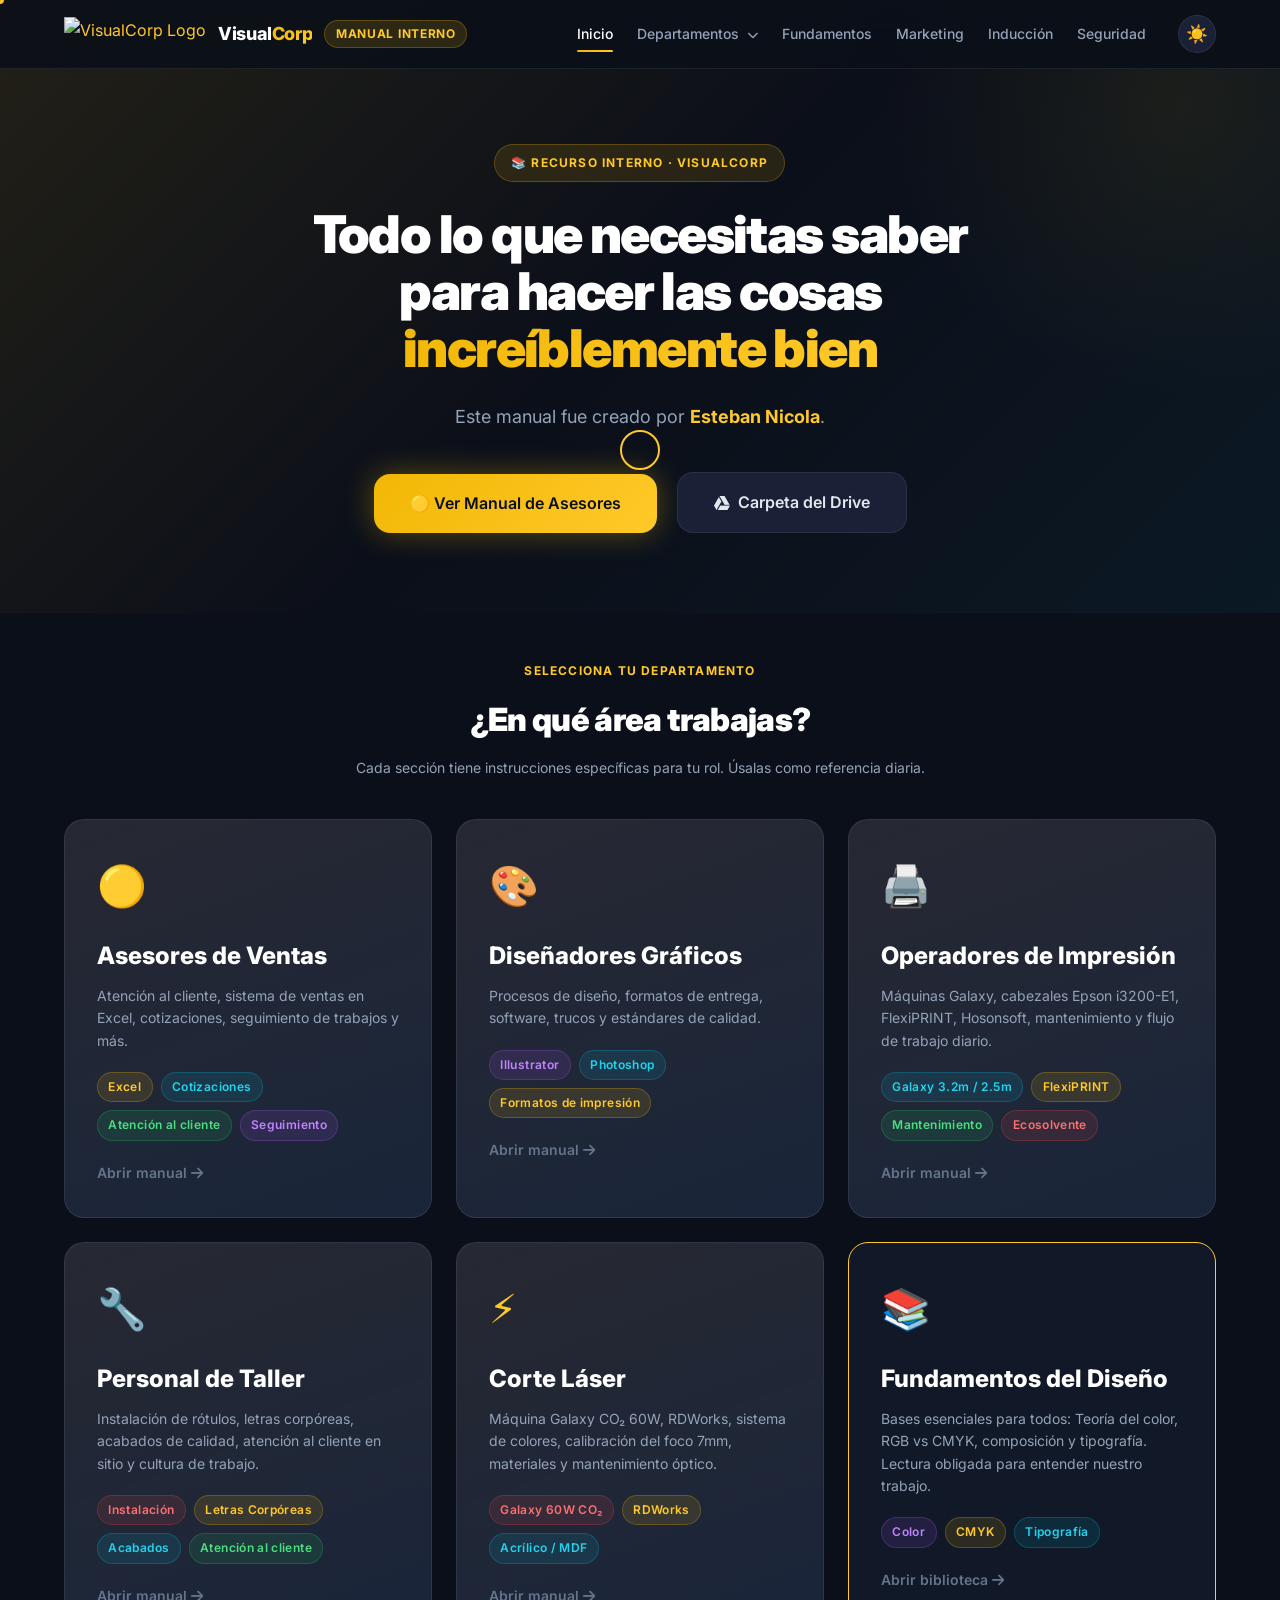
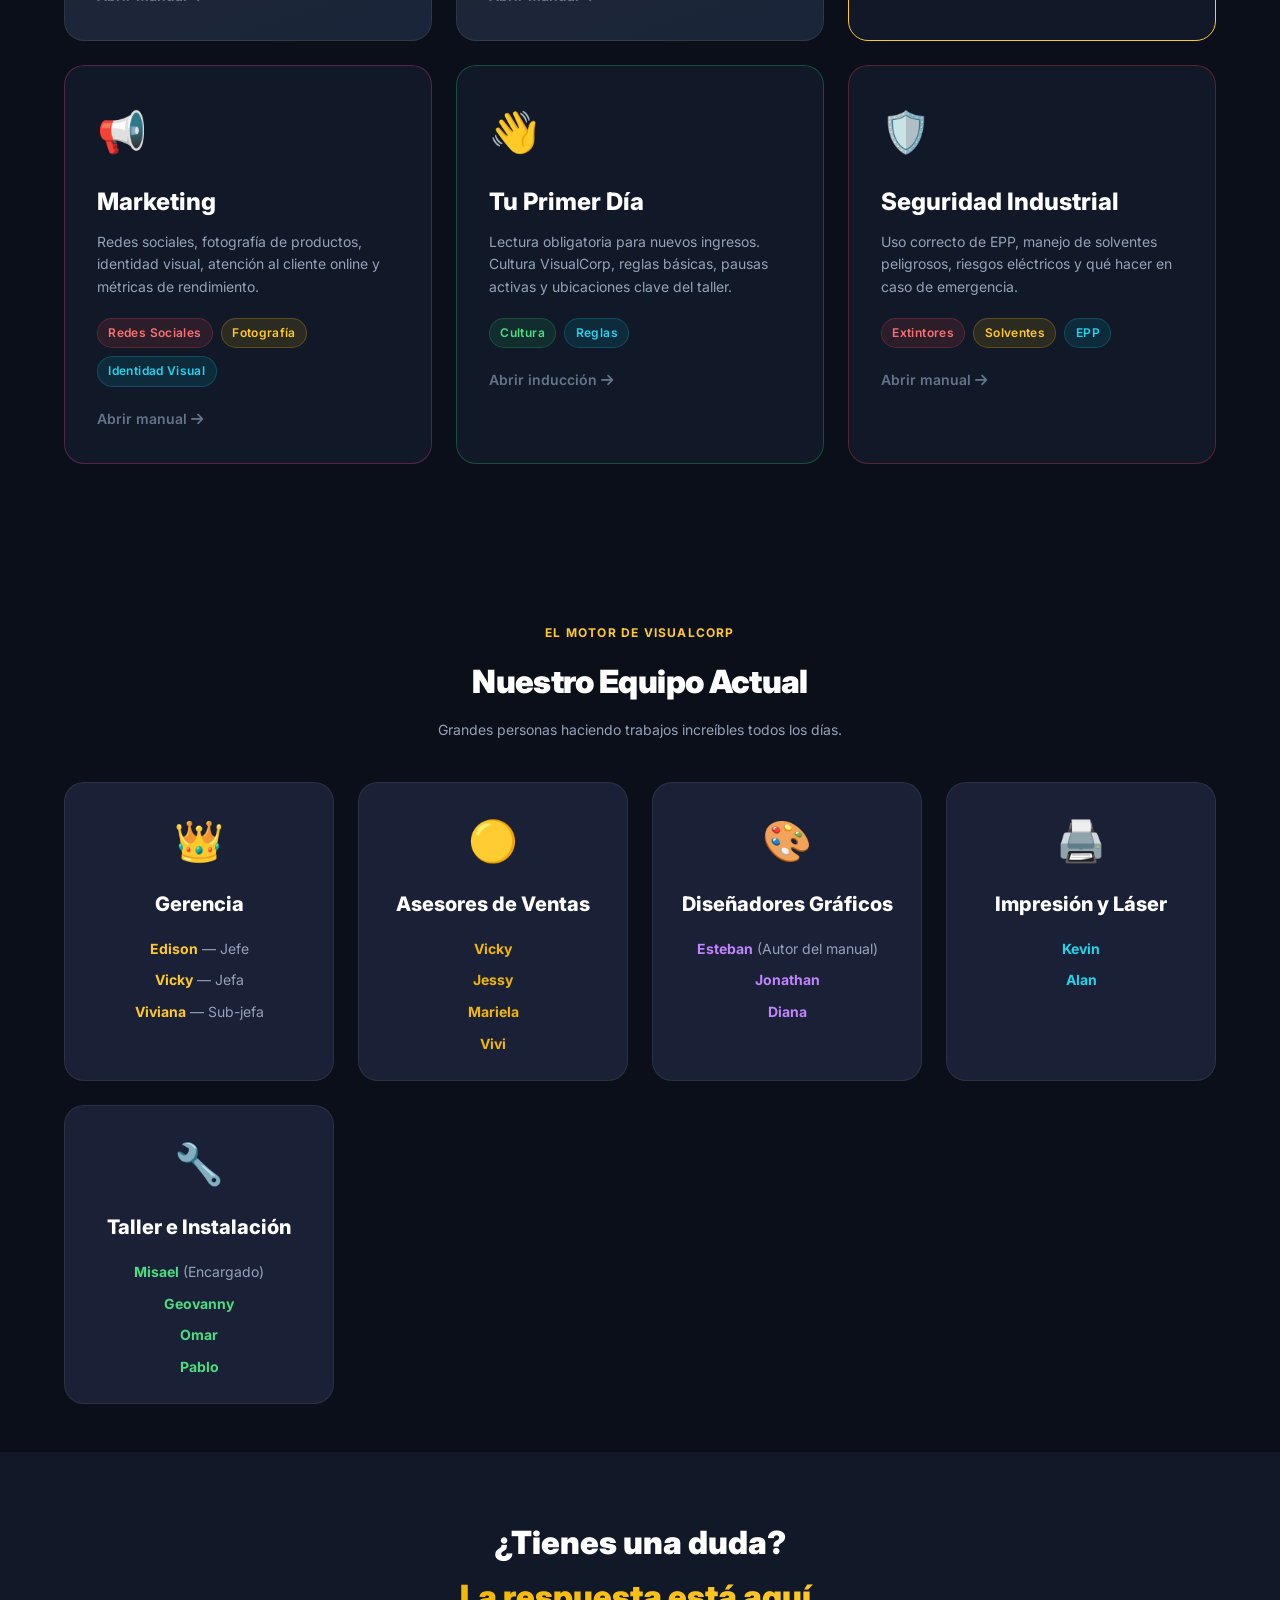
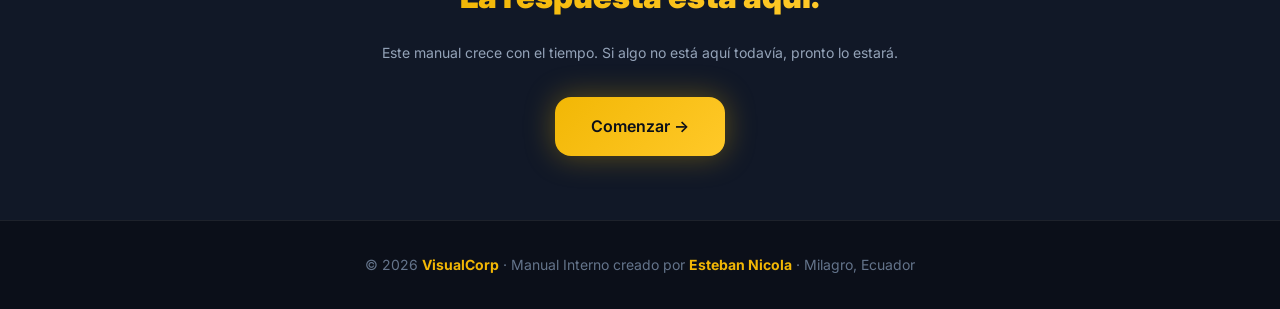
==== commit 779464c5: "Fix: menu hover gap, cursor scale, remove self-quote from hero" ====
--- a/index.html
+++ b/index.html
@@ -28,7 +28,8 @@
         <ul class="nav__links" id="navLinks">
           <li><a href="index.html" class="nav__link active" style="color:var(--color-heading);">Inicio</a></li>
           <li class="nav__item-dropdown">
-            <span class="nav__link">Departamentos <i class="fa-solid fa-chevron-down" style="font-size:0.8em;margin-left:4px;"></i></span>
+            <span class="nav__link">Departamentos <i class="fa-solid fa-chevron-down"
+                style="font-size:0.8em;margin-left:4px;"></i></span>
             <ul class="nav__dropdown">
               <li><a href="asesores.html" class="nav__dropdown-link">🟡 Asesores</a></li>
               <li><a href="impresores.html" class="nav__dropdown-link">🖨️ Impresores</a></li>
@@ -39,11 +40,11 @@
           </li>
           <li><a href="fundamentos.html" class="nav__link">Fundamentos</a></li>
           <li><a href="marketing.html" class="nav__link">Marketing</a></li>
-                    <li><a href="induccion.html" class="nav__link">Inducción</a></li>
-                    <li><a href="seguridad.html" class="nav__link">Seguridad</a></li>
-                    <li style="display:flex;align-items:center;">
-                        <button class="nav__theme-btn" title="Cambiar Tema">🌙</button>
-                    </li>
+          <li><a href="induccion.html" class="nav__link">Inducción</a></li>
+          <li><a href="seguridad.html" class="nav__link">Seguridad</a></li>
+          <li style="display:flex;align-items:center;">
+            <button class="nav__theme-btn" title="Cambiar Tema">🌙</button>
+          </li>
         </ul>
         <button class="nav__hamburger" id="burger" aria-label="Menú">
           <span></span><span></span><span></span>
@@ -53,315 +54,294 @@
   </header>
   <main id="swup" class="transition-fade">
 
-  <!-- ── HERO ── -->
-  <section class="hero" id="hero-section">
-    <div id="tsparticles" style="position:absolute;inset:0;z-index:1;pointer-events:none;"></div>
-    <div class="container" style="position:relative;z-index:2;">
-      <span class="hero__eyebrow reveal reveal--fade">📚 Recurso Interno · VisualCorp</span>
-      <h1 class="hero__title reveal reveal--slide-up" data-delay="80">
-        Todo lo que necesitas saber<br>para hacer las cosas <span class="accent">increíblemente bien</span>
-      </h1>
-      <p class="hero__sub reveal reveal--slide-up" data-delay="160">
-        Instrucciones claras, procesos probados y trucos de quien estuvo aquí.
-        Este manual fue creado por <strong style="color:var(--color-accent-hover)">Esteban Nicola</strong> para que la
-        empresa siga funcionando de manera excelente.
-      </p>
-      <div class="reveal reveal--fade" data-delay="280" style="display:inline-block;">
-        <a href="asesores.html" class="btn btn--primary btn--lg" style="margin-right:1rem;">
-          🟡 Ver Manual de Asesores
-        </a>
-        <a href="https://drive.google.com/drive/folders/1wsT642Czgnwo-LhnsCBtXNsn3yEqf4mT?usp=sharing" target="_blank"
-          class="btn btn--secondary btn--lg">
-          <i class="fa-brands fa-google-drive"></i> Carpeta del Drive
-        </a>
-      </div>
-    </div>
-  </section>
-
-  <!-- ── MENSAJE DE ESTEBAN ── -->
-  <section style="padding:var(--sp-12) 0; background:var(--color-bg-alt);">
-    <div class="container">
-      <div class="reveal reveal--scale" style="max-width:780px;margin:0 auto;text-align:center;">
-        <p
-          style="font-size:var(--fs-xs);font-weight:700;text-transform:uppercase;letter-spacing:.1em;color:var(--color-accent-hover);margin-bottom:var(--sp-3);">
-          Nota del Creador</p>
-        <blockquote
-          style="font-size:var(--fs-lg);color:var(--color-text);line-height:1.75;font-style:italic;border-left:4px solid var(--color-accent);padding:var(--sp-4) var(--sp-8);background:var(--color-surface);border-radius:0 var(--radius-lg) var(--radius-lg) 0;text-align:left;">
-          "He pasado muchos años en esta empresa aprendiendo, mejorando y ayudando en cada área.
-          Este manual es mi forma de dejar todo ese conocimiento vivo aquí, para que cualquier trabajador —nuevo o
-          veterano—
-          pueda encontrar la respuesta que necesita y hacer las cosas <strong
-            style="color:var(--color-accent-hover)">con excelencia</strong>."
-          <br><br>
-          <span style="font-style:normal;font-weight:700;color:var(--color-accent-hover);font-size:var(--fs-sm);">—
-            Esteban Nicola · Diseñador Gráfico & Multitarea VisualCorp</span>
-        </blockquote>
-      </div>
-    </div>
-  </section>
-
-  <!-- ── DEPARTAMENTOS ── -->
-  <section style="padding:var(--sp-12) 0;">
-    <div class="container">
-      <div style="text-align:center;margin-bottom:var(--sp-10);" class="reveal reveal--fade">
-        <p
-          style="font-size:var(--fs-xs);font-weight:700;text-transform:uppercase;letter-spacing:.1em;color:var(--color-accent-hover);margin-bottom:var(--sp-3);">
-          Selecciona tu Departamento</p>
-        <h2 style="font-size:var(--fs-2xl);font-weight:900;color:var(--color-heading);letter-spacing:-.02em;">¿En qué
-          área trabajas?</h2>
-        <p style="color:var(--color-text-muted);font-size:var(--fs-sm);margin-top:var(--sp-2);">Cada sección tiene
-          instrucciones específicas para tu rol. Úsalas como referencia diaria.</p>
-      </div>
-
-      <div class="dept-grid">
-
-        <!-- ASESORES -->
-        <a href="asesores.html" class="dept-card reveal reveal--slide-up" data-delay="0">
-          <span class="dept-card__icon">🟡</span>
-          <div class="dept-card__title">Asesores de Ventas</div>
-          <p class="dept-card__desc">Atención al cliente, sistema de ventas en Excel, cotizaciones, seguimiento de
-            trabajos y más.</p>
-          <div class="dept-card__skills">
-            <span class="skill-badge skill-badge--gold">Excel</span>
-            <span class="skill-badge skill-badge--cyan">Cotizaciones</span>
-            <span class="skill-badge skill-badge--green">Atención al cliente</span>
-            <span class="skill-badge skill-badge--purple">Seguimiento</span>
-          </div>
-          <div class="dept-card__arrow">Abrir manual <i class="fa-solid fa-arrow-right"></i></div>
-        </a>
-
-        <!-- DISEÑADORES -->
-        <a href="disenadores.html" class="dept-card reveal reveal--slide-up" data-delay="80">
-          <span class="dept-card__icon">🎨</span>
-          <div class="dept-card__title">Diseñadores Gráficos</div>
-          <p class="dept-card__desc">Procesos de diseño, formatos de entrega, software, trucos y estándares de calidad.
-          </p>
-          <div class="dept-card__skills">
-            <span class="skill-badge skill-badge--purple">Illustrator</span>
-            <span class="skill-badge skill-badge--cyan">Photoshop</span>
-            <span class="skill-badge skill-badge--gold">Formatos de impresión</span>
-          </div>
-          <div class="dept-card__arrow">Abrir manual <i class="fa-solid fa-arrow-right"></i></div>
-        </a>
-
-        <!-- IMPRESORES -->
-        <a href="impresores.html" class="dept-card reveal reveal--slide-up" data-delay="160">
-          <span class="dept-card__icon">🖨️</span>
-          <div class="dept-card__title">Operadores de Impresión</div>
-          <p class="dept-card__desc">Máquinas Galaxy, cabezales Epson i3200-E1, FlexiPRINT, Hosonsoft, mantenimiento y
-            flujo de trabajo diario.</p>
-          <div class="dept-card__skills">
-            <span class="skill-badge skill-badge--cyan">Galaxy 3.2m / 2.5m</span>
-            <span class="skill-badge skill-badge--gold">FlexiPRINT</span>
-            <span class="skill-badge skill-badge--green">Mantenimiento</span>
-            <span class="skill-badge skill-badge--red">Ecosolvente</span>
-          </div>
-          <div class="dept-card__arrow">Abrir manual <i class="fa-solid fa-arrow-right"></i></div>
-        </a>
-
-        <!-- TALLER -->
-        <a href="taller.html" class="dept-card reveal reveal--slide-up" data-delay="240">
-          <span class="dept-card__icon">🔧</span>
-          <div class="dept-card__title">Personal de Taller</div>
-          <p class="dept-card__desc">Instalación de rótulos, letras corpóreas, acabados de calidad, atención al cliente
-            en sitio y cultura de trabajo.
-          </p>
-          <div class="dept-card__skills">
-            <span class="skill-badge skill-badge--red">Instalación</span>
-            <span class="skill-badge skill-badge--gold">Letras Corpóreas</span>
-            <span class="skill-badge skill-badge--cyan">Acabados</span>
-            <span class="skill-badge skill-badge--green">Atención al cliente</span>
-          </div>
-          <div class="dept-card__arrow">Abrir manual <i class="fa-solid fa-arrow-right"></i></div>
-        </a>
-
-        <!-- CORTE LÁSER -->
-        <a href="corte-laser.html" class="dept-card reveal reveal--slide-up" data-delay="320">
-          <span class="dept-card__icon">⚡</span>
-          <div class="dept-card__title">Corte Láser</div>
-          <p class="dept-card__desc">Máquina Galaxy CO₂ 60W, RDWorks, sistema de colores, calibración del foco 7mm,
-            materiales y mantenimiento óptico.</p>
-          <div class="dept-card__skills">
-            <span class="skill-badge skill-badge--red">Galaxy 60W CO₂</span>
-            <span class="skill-badge skill-badge--gold">RDWorks</span>
-            <span class="skill-badge skill-badge--cyan">Acrílico / MDF</span>
-          </div>
-          <div class="dept-card__arrow">Abrir manual <i class="fa-solid fa-arrow-right"></i></div>
-        </a>
-
-        <!-- FUNDAMENTOS -->
-        <a href="fundamentos.html" class="dept-card reveal reveal--slide-up" data-delay="400"
-          style="background:var(--color-bg-alt);border-color:var(--color-accent-hover);">
-          <span class="dept-card__icon">📚</span>
-          <div class="dept-card__title">Fundamentos del Diseño</div>
-          <p class="dept-card__desc">Bases esenciales para todos: Teoría del color, RGB vs CMYK, composición y
-            tipografía. Lectura obligada para entender nuestro trabajo.</p>
-          <div class="dept-card__skills">
-            <span class="skill-badge skill-badge--purple">Color</span>
-            <span class="skill-badge skill-badge--gold">CMYK</span>
-            <span class="skill-badge skill-badge--cyan">Tipografía</span>
-          </div>
-          <div class="dept-card__arrow">Abrir biblioteca <i class="fa-solid fa-arrow-right"></i></div>
-        </a>
-
-        <!-- MARKETING -->
-        <a href="marketing.html" class="dept-card reveal reveal--slide-up" data-delay="480"
-          style="background:var(--color-bg-alt);border-color:rgba(236,72,153,.3);">
-          <span class="dept-card__icon">📢</span>
-          <div class="dept-card__title">Marketing</div>
-          <p class="dept-card__desc">Redes sociales, fotografía de productos, identidad visual, atención al cliente
-            online y métricas de rendimiento.</p>
-          <div class="dept-card__skills">
-            <span class="skill-badge skill-badge--red">Redes Sociales</span>
-            <span class="skill-badge skill-badge--gold">Fotografía</span>
-            <span class="skill-badge skill-badge--cyan">Identidad Visual</span>
-          </div>
-          <div class="dept-card__arrow">Abrir manual <i class="fa-solid fa-arrow-right"></i></div>
-        </a>
-
-        <!-- INDUCCIÓN -->
-        <a href="induccion.html" class="dept-card reveal reveal--slide-up" data-delay="560"
-          style="background:var(--color-bg-alt);border-color:rgba(34,197,94,.3);">
-          <span class="dept-card__icon">👋</span>
-          <div class="dept-card__title">Tu Primer Día</div>
-          <p class="dept-card__desc">Lectura obligatoria para nuevos ingresos. Cultura VisualCorp, reglas básicas,
-            pausas activas y ubicaciones clave del taller.</p>
-          <div class="dept-card__skills">
-            <span class="skill-badge skill-badge--green">Cultura</span>
-            <span class="skill-badge skill-badge--cyan">Reglas</span>
-          </div>
-          <div class="dept-card__arrow">Abrir inducción <i class="fa-solid fa-arrow-right"></i></div>
-        </a>
-
-        <!-- SEGURIDAD -->
-        <a href="seguridad.html" class="dept-card reveal reveal--slide-up" data-delay="640"
-          style="background:var(--color-bg-alt);border-color:rgba(239,68,68,.3);">
-          <span class="dept-card__icon">🛡️</span>
-          <div class="dept-card__title">Seguridad Industrial</div>
-          <p class="dept-card__desc">Uso correcto de EPP, manejo de solventes peligrosos, riesgos eléctricos y qué hacer
-            en caso de emergencia.</p>
-          <div class="dept-card__skills">
-            <span class="skill-badge skill-badge--red">Extintores</span>
-            <span class="skill-badge skill-badge--gold">Solventes</span>
-            <span class="skill-badge skill-badge--cyan">EPP</span>
-          </div>
-          <div class="dept-card__arrow">Abrir manual <i class="fa-solid fa-arrow-right"></i></div>
-        </a>
-
-      </div>
-    </div>
-  </section>
-
-  <!-- ── NUESTRO EQUIPO ── -->
-  <section style="padding:var(--sp-12) 0; background:var(--color-bg-base);">
-    <div class="container">
-      <div style="text-align:center;margin-bottom:var(--sp-10);" class="reveal reveal--fade">
-        <p
-          style="font-size:var(--fs-xs);font-weight:700;text-transform:uppercase;letter-spacing:.1em;color:var(--color-accent-hover);margin-bottom:var(--sp-3);">
-          El Motor de VisualCorp</p>
-        <h2 style="font-size:var(--fs-2xl);font-weight:900;color:var(--color-heading);letter-spacing:-.02em;">Nuestro
-          Equipo Actual</h2>
-        <p style="color:var(--color-text-muted);font-size:var(--fs-sm);margin-top:var(--sp-2);">Grandes personas
-          haciendo trabajos increíbles todos los días.</p>
-      </div>
-
-      <div style="display:grid;grid-template-columns:repeat(auto-fit, minmax(250px, 1fr));gap:var(--sp-6);">
-        <!-- Gerencia -->
-        <div
-          style="background:var(--color-surface);border:1px solid var(--color-border);border-radius:var(--radius-xl);padding:var(--sp-6);text-align:center;">
-          <div style="font-size:2.5rem;margin-bottom:var(--sp-3);">👑</div>
-          <h3 style="font-size:var(--fs-lg);font-weight:800;color:var(--color-heading);margin-bottom:var(--sp-4);">
-            Gerencia</h3>
-          <ul
-            style="list-style:none;padding:0;color:var(--color-text-muted);font-size:var(--fs-sm);display:flex;flex-direction:column;gap:var(--sp-2);">
-            <li><strong style="color:var(--color-accent-hover);">Edison</strong> — Jefe</li>
-            <li><strong style="color:var(--color-accent-hover);">Vicky</strong> — Jefa</li>
-            <li><strong style="color:var(--color-accent-hover);">Viviana</strong> — Sub-jefa</li>
-          </ul>
-        </div>
-
-        <!-- Asesores -->
-        <div
-          style="background:var(--color-surface);border:1px solid var(--color-border);border-radius:var(--radius-xl);padding:var(--sp-6);text-align:center;">
-          <div style="font-size:2.5rem;margin-bottom:var(--sp-3);">🟡</div>
-          <h3 style="font-size:var(--fs-lg);font-weight:800;color:var(--color-heading);margin-bottom:var(--sp-4);">
-            Asesores de Ventas</h3>
-          <ul
-            style="list-style:none;padding:0;color:var(--color-text-muted);font-size:var(--fs-sm);display:flex;flex-direction:column;gap:var(--sp-2);">
-            <li><strong style="color:#f2b705;">Vicky</strong></li>
-            <li><strong style="color:#f2b705;">Jessy</strong></li>
-            <li><strong style="color:#f2b705;">Mariela</strong></li>
-            <li><strong style="color:#f2b705;">Vivi</strong></li>
-          </ul>
-        </div>
-
-        <!-- Diseñadores -->
-        <div
-          style="background:var(--color-surface);border:1px solid var(--color-border);border-radius:var(--radius-xl);padding:var(--sp-6);text-align:center;">
-          <div style="font-size:2.5rem;margin-bottom:var(--sp-3);">🎨</div>
-          <h3 style="font-size:var(--fs-lg);font-weight:800;color:var(--color-heading);margin-bottom:var(--sp-4);">
-            Diseñadores Gráficos</h3>
-          <ul
-            style="list-style:none;padding:0;color:var(--color-text-muted);font-size:var(--fs-sm);display:flex;flex-direction:column;gap:var(--sp-2);">
-            <li><strong style="color:#c084fc;">Esteban</strong> (Autor del manual)</li>
-            <li><strong style="color:#c084fc;">Jonathan</strong></li>
-            <li><strong style="color:#c084fc;">Diana</strong></li>
-          </ul>
-        </div>
-
-        <!-- Producción -->
-        <div style="display:flex;flex-direction:column;gap:var(--sp-6);">
+    <!-- ── HERO ── -->
+    <section class="hero" id="hero-section">
+      <div id="tsparticles" style="position:absolute;inset:0;z-index:1;pointer-events:none;"></div>
+      <div class="container" style="position:relative;z-index:2;">
+        <span class="hero__eyebrow reveal reveal--fade">📚 Recurso Interno · VisualCorp</span>
+        <h1 class="hero__title reveal reveal--slide-up" data-delay="80">
+          Todo lo que necesitas saber<br>para hacer las cosas <span class="accent">increíblemente bien</span>
+        </h1>
+        <p class="hero__sub reveal reveal--slide-up" data-delay="160">
+          Este manual fue creado por <strong style="color:var(--color-accent-hover)">Esteban Nicola</strong>.
+        </p>
+        <div class="reveal reveal--fade" data-delay="280" style="display:inline-block;">
+          <a href="asesores.html" class="btn btn--primary btn--lg" style="margin-right:1rem;">
+            🟡 Ver Manual de Asesores
+          </a>
+          <a href="https://drive.google.com/drive/folders/1wsT642Czgnwo-LhnsCBtXNsn3yEqf4mT?usp=sharing" target="_blank"
+            class="btn btn--secondary btn--lg">
+            <i class="fa-brands fa-google-drive"></i> Carpeta del Drive
+          </a>
+        </div>
+      </div>
+    </section>
+
+    <!-- ── DEPARTAMENTOS ── -->
+    <section style="padding:var(--sp-12) 0;">
+      <div class="container">
+        <div style="text-align:center;margin-bottom:var(--sp-10);" class="reveal reveal--fade">
+          <p
+            style="font-size:var(--fs-xs);font-weight:700;text-transform:uppercase;letter-spacing:.1em;color:var(--color-accent-hover);margin-bottom:var(--sp-3);">
+            Selecciona tu Departamento</p>
+          <h2 style="font-size:var(--fs-2xl);font-weight:900;color:var(--color-heading);letter-spacing:-.02em;">¿En qué
+            área trabajas?</h2>
+          <p style="color:var(--color-text-muted);font-size:var(--fs-sm);margin-top:var(--sp-2);">Cada sección tiene
+            instrucciones específicas para tu rol. Úsalas como referencia diaria.</p>
+        </div>
+
+        <div class="dept-grid">
+
+          <!-- ASESORES -->
+          <a href="asesores.html" class="dept-card reveal reveal--slide-up" data-delay="0">
+            <span class="dept-card__icon">🟡</span>
+            <div class="dept-card__title">Asesores de Ventas</div>
+            <p class="dept-card__desc">Atención al cliente, sistema de ventas en Excel, cotizaciones, seguimiento de
+              trabajos y más.</p>
+            <div class="dept-card__skills">
+              <span class="skill-badge skill-badge--gold">Excel</span>
+              <span class="skill-badge skill-badge--cyan">Cotizaciones</span>
+              <span class="skill-badge skill-badge--green">Atención al cliente</span>
+              <span class="skill-badge skill-badge--purple">Seguimiento</span>
+            </div>
+            <div class="dept-card__arrow">Abrir manual <i class="fa-solid fa-arrow-right"></i></div>
+          </a>
+
+          <!-- DISEÑADORES -->
+          <a href="disenadores.html" class="dept-card reveal reveal--slide-up" data-delay="80">
+            <span class="dept-card__icon">🎨</span>
+            <div class="dept-card__title">Diseñadores Gráficos</div>
+            <p class="dept-card__desc">Procesos de diseño, formatos de entrega, software, trucos y estándares de
+              calidad.
+            </p>
+            <div class="dept-card__skills">
+              <span class="skill-badge skill-badge--purple">Illustrator</span>
+              <span class="skill-badge skill-badge--cyan">Photoshop</span>
+              <span class="skill-badge skill-badge--gold">Formatos de impresión</span>
+            </div>
+            <div class="dept-card__arrow">Abrir manual <i class="fa-solid fa-arrow-right"></i></div>
+          </a>
+
+          <!-- IMPRESORES -->
+          <a href="impresores.html" class="dept-card reveal reveal--slide-up" data-delay="160">
+            <span class="dept-card__icon">🖨️</span>
+            <div class="dept-card__title">Operadores de Impresión</div>
+            <p class="dept-card__desc">Máquinas Galaxy, cabezales Epson i3200-E1, FlexiPRINT, Hosonsoft, mantenimiento y
+              flujo de trabajo diario.</p>
+            <div class="dept-card__skills">
+              <span class="skill-badge skill-badge--cyan">Galaxy 3.2m / 2.5m</span>
+              <span class="skill-badge skill-badge--gold">FlexiPRINT</span>
+              <span class="skill-badge skill-badge--green">Mantenimiento</span>
+              <span class="skill-badge skill-badge--red">Ecosolvente</span>
+            </div>
+            <div class="dept-card__arrow">Abrir manual <i class="fa-solid fa-arrow-right"></i></div>
+          </a>
+
+          <!-- TALLER -->
+          <a href="taller.html" class="dept-card reveal reveal--slide-up" data-delay="240">
+            <span class="dept-card__icon">🔧</span>
+            <div class="dept-card__title">Personal de Taller</div>
+            <p class="dept-card__desc">Instalación de rótulos, letras corpóreas, acabados de calidad, atención al
+              cliente
+              en sitio y cultura de trabajo.
+            </p>
+            <div class="dept-card__skills">
+              <span class="skill-badge skill-badge--red">Instalación</span>
+              <span class="skill-badge skill-badge--gold">Letras Corpóreas</span>
+              <span class="skill-badge skill-badge--cyan">Acabados</span>
+              <span class="skill-badge skill-badge--green">Atención al cliente</span>
+            </div>
+            <div class="dept-card__arrow">Abrir manual <i class="fa-solid fa-arrow-right"></i></div>
+          </a>
+
+          <!-- CORTE LÁSER -->
+          <a href="corte-laser.html" class="dept-card reveal reveal--slide-up" data-delay="320">
+            <span class="dept-card__icon">⚡</span>
+            <div class="dept-card__title">Corte Láser</div>
+            <p class="dept-card__desc">Máquina Galaxy CO₂ 60W, RDWorks, sistema de colores, calibración del foco 7mm,
+              materiales y mantenimiento óptico.</p>
+            <div class="dept-card__skills">
+              <span class="skill-badge skill-badge--red">Galaxy 60W CO₂</span>
+              <span class="skill-badge skill-badge--gold">RDWorks</span>
+              <span class="skill-badge skill-badge--cyan">Acrílico / MDF</span>
+            </div>
+            <div class="dept-card__arrow">Abrir manual <i class="fa-solid fa-arrow-right"></i></div>
+          </a>
+
+          <!-- FUNDAMENTOS -->
+          <a href="fundamentos.html" class="dept-card reveal reveal--slide-up" data-delay="400"
+            style="background:var(--color-bg-alt);border-color:var(--color-accent-hover);">
+            <span class="dept-card__icon">📚</span>
+            <div class="dept-card__title">Fundamentos del Diseño</div>
+            <p class="dept-card__desc">Bases esenciales para todos: Teoría del color, RGB vs CMYK, composición y
+              tipografía. Lectura obligada para entender nuestro trabajo.</p>
+            <div class="dept-card__skills">
+              <span class="skill-badge skill-badge--purple">Color</span>
+              <span class="skill-badge skill-badge--gold">CMYK</span>
+              <span class="skill-badge skill-badge--cyan">Tipografía</span>
+            </div>
+            <div class="dept-card__arrow">Abrir biblioteca <i class="fa-solid fa-arrow-right"></i></div>
+          </a>
+
+          <!-- MARKETING -->
+          <a href="marketing.html" class="dept-card reveal reveal--slide-up" data-delay="480"
+            style="background:var(--color-bg-alt);border-color:rgba(236,72,153,.3);">
+            <span class="dept-card__icon">📢</span>
+            <div class="dept-card__title">Marketing</div>
+            <p class="dept-card__desc">Redes sociales, fotografía de productos, identidad visual, atención al cliente
+              online y métricas de rendimiento.</p>
+            <div class="dept-card__skills">
+              <span class="skill-badge skill-badge--red">Redes Sociales</span>
+              <span class="skill-badge skill-badge--gold">Fotografía</span>
+              <span class="skill-badge skill-badge--cyan">Identidad Visual</span>
+            </div>
+            <div class="dept-card__arrow">Abrir manual <i class="fa-solid fa-arrow-right"></i></div>
+          </a>
+
+          <!-- INDUCCIÓN -->
+          <a href="induccion.html" class="dept-card reveal reveal--slide-up" data-delay="560"
+            style="background:var(--color-bg-alt);border-color:rgba(34,197,94,.3);">
+            <span class="dept-card__icon">👋</span>
+            <div class="dept-card__title">Tu Primer Día</div>
+            <p class="dept-card__desc">Lectura obligatoria para nuevos ingresos. Cultura VisualCorp, reglas básicas,
+              pausas activas y ubicaciones clave del taller.</p>
+            <div class="dept-card__skills">
+              <span class="skill-badge skill-badge--green">Cultura</span>
+              <span class="skill-badge skill-badge--cyan">Reglas</span>
+            </div>
+            <div class="dept-card__arrow">Abrir inducción <i class="fa-solid fa-arrow-right"></i></div>
+          </a>
+
+          <!-- SEGURIDAD -->
+          <a href="seguridad.html" class="dept-card reveal reveal--slide-up" data-delay="640"
+            style="background:var(--color-bg-alt);border-color:rgba(239,68,68,.3);">
+            <span class="dept-card__icon">🛡️</span>
+            <div class="dept-card__title">Seguridad Industrial</div>
+            <p class="dept-card__desc">Uso correcto de EPP, manejo de solventes peligrosos, riesgos eléctricos y qué
+              hacer
+              en caso de emergencia.</p>
+            <div class="dept-card__skills">
+              <span class="skill-badge skill-badge--red">Extintores</span>
+              <span class="skill-badge skill-badge--gold">Solventes</span>
+              <span class="skill-badge skill-badge--cyan">EPP</span>
+            </div>
+            <div class="dept-card__arrow">Abrir manual <i class="fa-solid fa-arrow-right"></i></div>
+          </a>
+
+        </div>
+      </div>
+    </section>
+
+    <!-- ── NUESTRO EQUIPO ── -->
+    <section style="padding:var(--sp-12) 0; background:var(--color-bg-base);">
+      <div class="container">
+        <div style="text-align:center;margin-bottom:var(--sp-10);" class="reveal reveal--fade">
+          <p
+            style="font-size:var(--fs-xs);font-weight:700;text-transform:uppercase;letter-spacing:.1em;color:var(--color-accent-hover);margin-bottom:var(--sp-3);">
+            El Motor de VisualCorp</p>
+          <h2 style="font-size:var(--fs-2xl);font-weight:900;color:var(--color-heading);letter-spacing:-.02em;">Nuestro
+            Equipo Actual</h2>
+          <p style="color:var(--color-text-muted);font-size:var(--fs-sm);margin-top:var(--sp-2);">Grandes personas
+            haciendo trabajos increíbles todos los días.</p>
+        </div>
+
+        <div style="display:grid;grid-template-columns:repeat(auto-fit, minmax(250px, 1fr));gap:var(--sp-6);">
+          <!-- Gerencia -->
           <div
-            style="background:var(--color-surface);border:1px solid var(--color-border);border-radius:var(--radius-xl);padding:var(--sp-6);text-align:center;flex:1;">
-            <div style="font-size:2.5rem;margin-bottom:var(--sp-3);">🖨️</div>
+            style="background:var(--color-surface);border:1px solid var(--color-border);border-radius:var(--radius-xl);padding:var(--sp-6);text-align:center;">
+            <div style="font-size:2.5rem;margin-bottom:var(--sp-3);">👑</div>
             <h3 style="font-size:var(--fs-lg);font-weight:800;color:var(--color-heading);margin-bottom:var(--sp-4);">
-              Impresión y Láser</h3>
+              Gerencia</h3>
             <ul
               style="list-style:none;padding:0;color:var(--color-text-muted);font-size:var(--fs-sm);display:flex;flex-direction:column;gap:var(--sp-2);">
-              <li><strong style="color:#22d3ee;">Kevin</strong></li>
-              <li><strong style="color:#22d3ee;">Alan</strong></li>
-            </ul>
-          </div>
-        </div>
-
-        <!-- Taller -->
-        <div
-          style="background:var(--color-surface);border:1px solid var(--color-border);border-radius:var(--radius-xl);padding:var(--sp-6);text-align:center;">
-          <div style="font-size:2.5rem;margin-bottom:var(--sp-3);">🔧</div>
-          <h3 style="font-size:var(--fs-lg);font-weight:800;color:var(--color-heading);margin-bottom:var(--sp-4);">
-            Taller e Instalación</h3>
-          <ul
-            style="list-style:none;padding:0;color:var(--color-text-muted);font-size:var(--fs-sm);display:flex;flex-direction:column;gap:var(--sp-2);">
-            <li><strong style="color:#4ade80;">Misael</strong> (Encargado)</li>
-            <li><strong style="color:#4ade80;">Geovanny</strong></li>
-            <li><strong style="color:#4ade80;">Omar</strong></li>
-            <li><strong style="color:#4ade80;">Pablo</strong></li>
-          </ul>
-        </div>
-      </div>
-    </div>
-  </section>
-
-  <!-- ── CTA FINAL ── -->
-  <section style="padding:var(--sp-16) 0; background:var(--color-bg-alt);">
-    <div class="container" style="text-align:center;">
-      <div class="reveal reveal--fade">
-        <h2 style="font-size:var(--fs-2xl);font-weight:900;color:var(--color-heading);margin-bottom:var(--sp-4);">
-          ¿Tienes una duda?<br><span
-            style="background:var(--gradient-brand);-webkit-background-clip:text;-webkit-text-fill-color:transparent;background-clip:text;">La
-            respuesta está aquí.</span>
-        </h2>
-        <p style="color:var(--color-text-muted);font-size:var(--fs-sm);margin-bottom:var(--sp-8);">
-          Este manual crece con el tiempo. Si algo no está aquí todavía, pronto lo estará.
-        </p>
-        <a href="asesores.html" class="btn btn--primary btn--lg">
-          Comenzar →
-        </a>
-      </div>
-    </div>
-  </section>
-
-  <!-- ── FOOTER ── -->
+              <li><strong style="color:var(--color-accent-hover);">Edison</strong> — Jefe</li>
+              <li><strong style="color:var(--color-accent-hover);">Vicky</strong> — Jefa</li>
+              <li><strong style="color:var(--color-accent-hover);">Viviana</strong> — Sub-jefa</li>
+            </ul>
+          </div>
+
+          <!-- Asesores -->
+          <div
+            style="background:var(--color-surface);border:1px solid var(--color-border);border-radius:var(--radius-xl);padding:var(--sp-6);text-align:center;">
+            <div style="font-size:2.5rem;margin-bottom:var(--sp-3);">🟡</div>
+            <h3 style="font-size:var(--fs-lg);font-weight:800;color:var(--color-heading);margin-bottom:var(--sp-4);">
+              Asesores de Ventas</h3>
+            <ul
+              style="list-style:none;padding:0;color:var(--color-text-muted);font-size:var(--fs-sm);display:flex;flex-direction:column;gap:var(--sp-2);">
+              <li><strong style="color:#f2b705;">Vicky</strong></li>
+              <li><strong style="color:#f2b705;">Jessy</strong></li>
+              <li><strong style="color:#f2b705;">Mariela</strong></li>
+              <li><strong style="color:#f2b705;">Vivi</strong></li>
+            </ul>
+          </div>
+
+          <!-- Diseñadores -->
+          <div
+            style="background:var(--color-surface);border:1px solid var(--color-border);border-radius:var(--radius-xl);padding:var(--sp-6);text-align:center;">
+            <div style="font-size:2.5rem;margin-bottom:var(--sp-3);">🎨</div>
+            <h3 style="font-size:var(--fs-lg);font-weight:800;color:var(--color-heading);margin-bottom:var(--sp-4);">
+              Diseñadores Gráficos</h3>
+            <ul
+              style="list-style:none;padding:0;color:var(--color-text-muted);font-size:var(--fs-sm);display:flex;flex-direction:column;gap:var(--sp-2);">
+              <li><strong style="color:#c084fc;">Esteban</strong> (Autor del manual)</li>
+              <li><strong style="color:#c084fc;">Jonathan</strong></li>
+              <li><strong style="color:#c084fc;">Diana</strong></li>
+            </ul>
+          </div>
+
+          <!-- Producción -->
+          <div style="display:flex;flex-direction:column;gap:var(--sp-6);">
+            <div
+              style="background:var(--color-surface);border:1px solid var(--color-border);border-radius:var(--radius-xl);padding:var(--sp-6);text-align:center;flex:1;">
+              <div style="font-size:2.5rem;margin-bottom:var(--sp-3);">🖨️</div>
+              <h3 style="font-size:var(--fs-lg);font-weight:800;color:var(--color-heading);margin-bottom:var(--sp-4);">
+                Impresión y Láser</h3>
+              <ul
+                style="list-style:none;padding:0;color:var(--color-text-muted);font-size:var(--fs-sm);display:flex;flex-direction:column;gap:var(--sp-2);">
+                <li><strong style="color:#22d3ee;">Kevin</strong></li>
+                <li><strong style="color:#22d3ee;">Alan</strong></li>
+              </ul>
+            </div>
+          </div>
+
+          <!-- Taller -->
+          <div
+            style="background:var(--color-surface);border:1px solid var(--color-border);border-radius:var(--radius-xl);padding:var(--sp-6);text-align:center;">
+            <div style="font-size:2.5rem;margin-bottom:var(--sp-3);">🔧</div>
+            <h3 style="font-size:var(--fs-lg);font-weight:800;color:var(--color-heading);margin-bottom:var(--sp-4);">
+              Taller e Instalación</h3>
+            <ul
+              style="list-style:none;padding:0;color:var(--color-text-muted);font-size:var(--fs-sm);display:flex;flex-direction:column;gap:var(--sp-2);">
+              <li><strong style="color:#4ade80;">Misael</strong> (Encargado)</li>
+              <li><strong style="color:#4ade80;">Geovanny</strong></li>
+              <li><strong style="color:#4ade80;">Omar</strong></li>
+              <li><strong style="color:#4ade80;">Pablo</strong></li>
+            </ul>
+          </div>
+        </div>
+      </div>
+    </section>
+
+    <!-- ── CTA FINAL ── -->
+    <section style="padding:var(--sp-16) 0; background:var(--color-bg-alt);">
+      <div class="container" style="text-align:center;">
+        <div class="reveal reveal--fade">
+          <h2 style="font-size:var(--fs-2xl);font-weight:900;color:var(--color-heading);margin-bottom:var(--sp-4);">
+            ¿Tienes una duda?<br><span
+              style="background:var(--gradient-brand);-webkit-background-clip:text;-webkit-text-fill-color:transparent;background-clip:text;">La
+              respuesta está aquí.</span>
+          </h2>
+          <p style="color:var(--color-text-muted);font-size:var(--fs-sm);margin-bottom:var(--sp-8);">
+            Este manual crece con el tiempo. Si algo no está aquí todavía, pronto lo estará.
+          </p>
+          <a href="asesores.html" class="btn btn--primary btn--lg">
+            Comenzar →
+          </a>
+        </div>
+      </div>
+    </section>
+
+    <!-- ── FOOTER ── -->
   </main>
   <footer class="site-footer">
     <div class="container">
@@ -373,15 +353,15 @@
   <!-- Back to top -->
   <button class="back-top" id="backTop" aria-label="Volver arriba">↑</button>
 
-  
-    <!-- Phase 3 Advanced Visuals CDNs -->
-    <script src="https://cdnjs.cloudflare.com/ajax/libs/gsap/3.12.5/gsap.min.js"></script>
-    <script src="https://cdnjs.cloudflare.com/ajax/libs/gsap/3.12.5/ScrollTrigger.min.js"></script>
-    <script src="https://cdnjs.cloudflare.com/ajax/libs/vanilla-tilt/1.8.1/vanilla-tilt.min.js"></script>
-    <script src="https://cdn.jsdelivr.net/npm/@tsparticles/engine@3.3.0/tsparticles.engine.min.js"></script>
-    <script src="https://cdn.jsdelivr.net/npm/@tsparticles/slim@3.3.0/tsparticles.slim.min.js"></script>
-
-    <script src="js/manual.js"></script>
+
+  <!-- Phase 3 Advanced Visuals CDNs -->
+  <script src="https://cdnjs.cloudflare.com/ajax/libs/gsap/3.12.5/gsap.min.js"></script>
+  <script src="https://cdnjs.cloudflare.com/ajax/libs/gsap/3.12.5/ScrollTrigger.min.js"></script>
+  <script src="https://cdnjs.cloudflare.com/ajax/libs/vanilla-tilt/1.8.1/vanilla-tilt.min.js"></script>
+  <script src="https://cdn.jsdelivr.net/npm/@tsparticles/engine@3.3.0/tsparticles.engine.min.js"></script>
+  <script src="https://cdn.jsdelivr.net/npm/@tsparticles/slim@3.3.0/tsparticles.slim.min.js"></script>
+
+  <script src="js/manual.js"></script>
 
   <!-- SPOTLIGHT SEARCH (Phase 4) -->
   <div class="cmd-palette-backdrop" id="cmdBackdrop">
@@ -401,7 +381,7 @@
     </div>
   </div>
 
-<script src="https://unpkg.com/swup@4"></script>
+  <script src="https://unpkg.com/swup@4"></script>
 </body>
 
 </html>
--- a/css/manual.css
+++ b/css/manual.css
@@ -266,12 +266,13 @@
    ============================================================ */
 .nav__item-dropdown {
     position: relative;
-    padding: var(--sp-2) 0;
+    /* Sin padding vertical extra — el gap lo maneja el ::before del dropdown */
 }
 
 .nav__dropdown {
     position: absolute;
-    top: 100%;
+    top: calc(100% + 8px);
+    /* gap visual de 8px */
     left: 50%;
     transform: translateX(-50%) translateY(10px);
     background: rgba(11, 15, 25, 0.95);
@@ -284,9 +285,21 @@
     list-style: none;
     opacity: 0;
     visibility: hidden;
-    box-shadow: var(--shadow-xl);
-    transition: all 0.3s cubic-bezier(0.4, 0, 0.2, 1);
+    pointer-events: none;
+    box-shadow: 0 10px 40px rgba(0, 0, 0, .5);
+    transition: opacity 0.25s ease, transform 0.25s cubic-bezier(0.4, 0, 0.2, 1), visibility 0.25s;
     z-index: 1010;
+}
+
+/* Invisible bridge INSIDE the dropdown itself (pseudo-element covering the gap above) */
+.nav__dropdown::before {
+    content: '';
+    position: absolute;
+    bottom: 100%;
+    left: 0;
+    right: 0;
+    height: 12px;
+    /* cubre el gap de 8px + margen */
 }
 
 body.light-mode .nav__dropdown {
@@ -297,17 +310,8 @@
 .nav__item-dropdown:focus-within .nav__dropdown {
     opacity: 1;
     visibility: visible;
+    pointer-events: auto;
     transform: translateX(-50%) translateY(0);
-}
-
-/* Invisible bridge to prevent hover loss */
-.nav__item-dropdown::after {
-    content: '';
-    position: absolute;
-    bottom: -20px;
-    left: 0;
-    right: 0;
-    height: 20px;
 }
 
 .nav__dropdown-link {
@@ -1572,8 +1576,10 @@
         border-radius: 50%;
         pointer-events: none;
         z-index: 10000;
+        /* JS mueve vía style.left/top para no interferir con el centrado */
         transform: translate(-50%, -50%);
         transition: transform 0.05s linear;
+        will-change: transform;
     }
 
     .cursor-ring {
@@ -1586,15 +1592,17 @@
         border-radius: 50%;
         pointer-events: none;
         z-index: 9999;
-        transform: translate(-50%, -50%);
-        transition: box-shadow 0.3s, background 0.3s, border-color 0.3s;
+        /* Scale debe vivir en CSS; la posición la maneja JS con top/left directamente */
+        transform: translate(-50%, -50%) scale(1);
+        transition: box-shadow 0.3s, background 0.3s, border-color 0.3s, transform 0.3s cubic-bezier(.16, 1, .3, 1);
+        will-change: transform, top, left;
     }
 
     .cursor-ring.hover {
         background: rgba(242, 183, 5, 0.15);
         border-color: transparent;
         box-shadow: 0 0 20px rgba(242, 183, 5, 0.3);
-        transform: translate(-50%, -50%) scale(1.5);
+        transform: translate(-50%, -50%) scale(1.6);
     }
 }
 
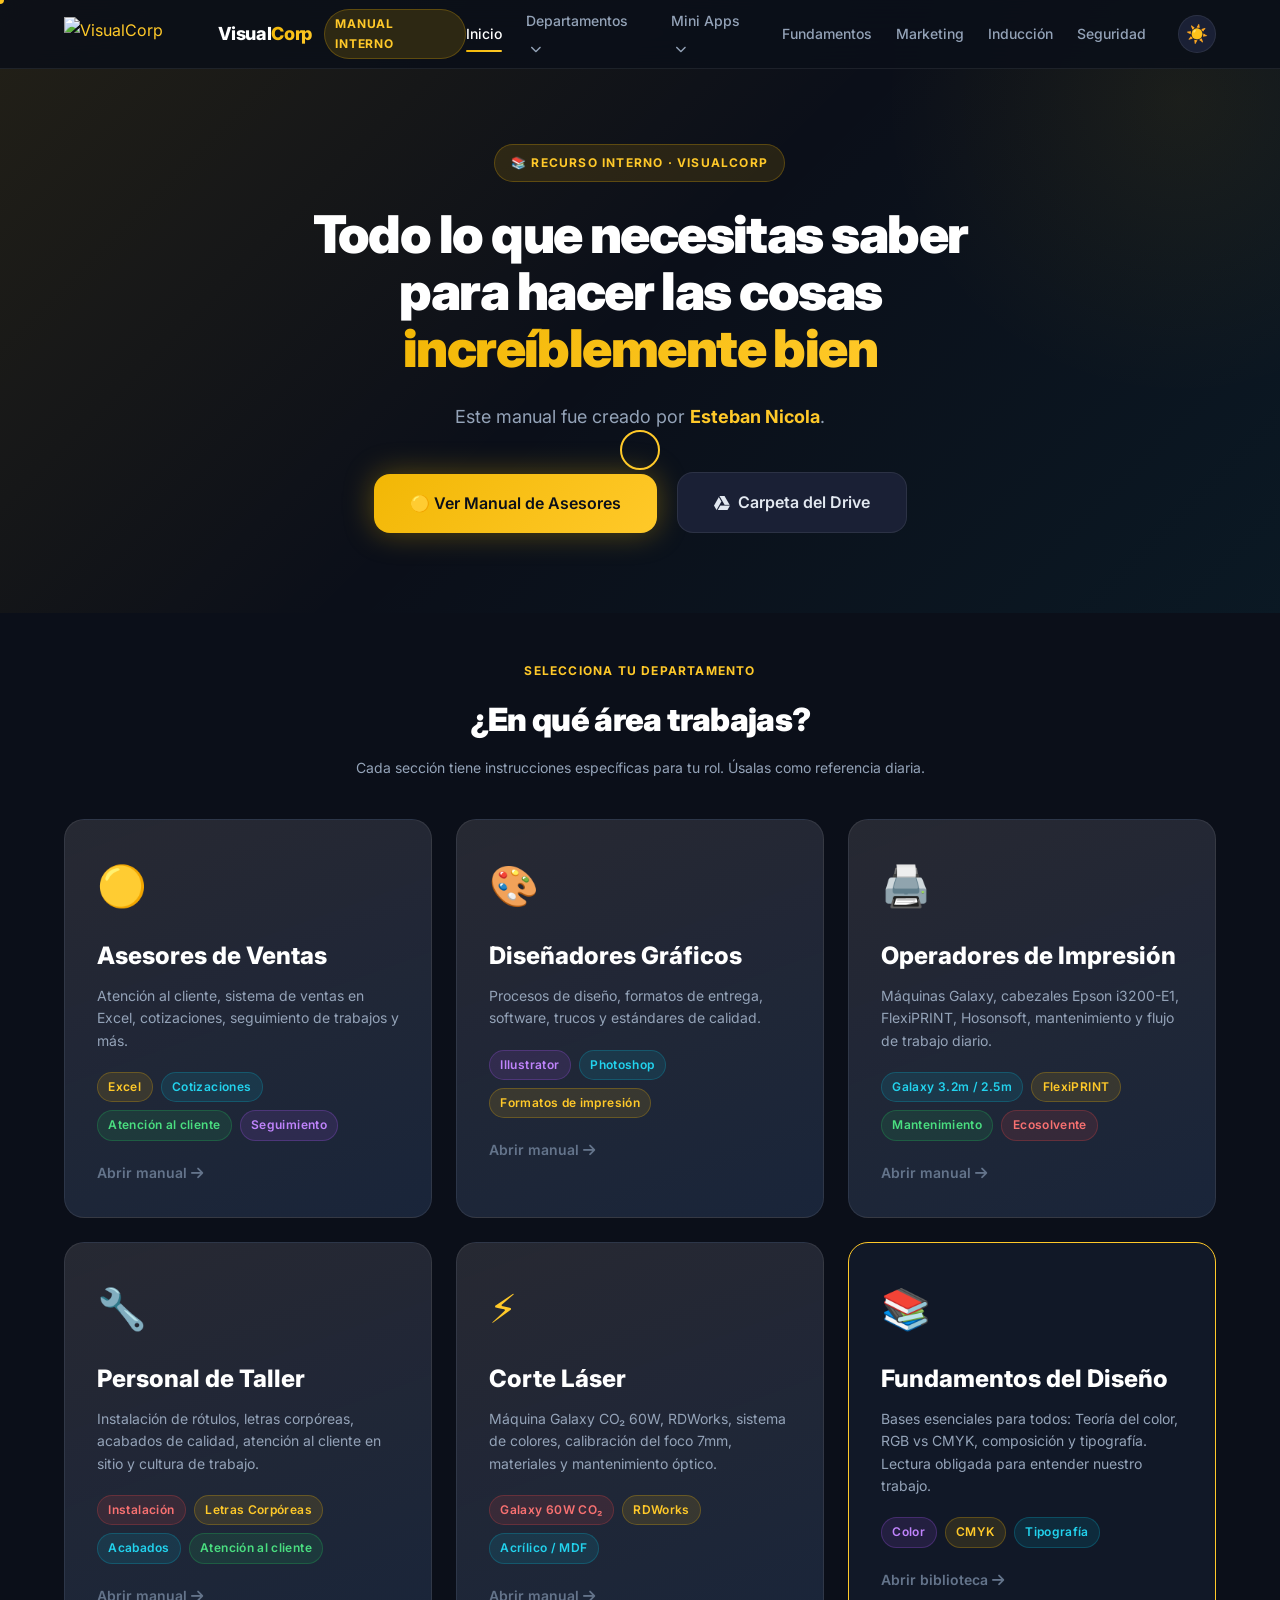
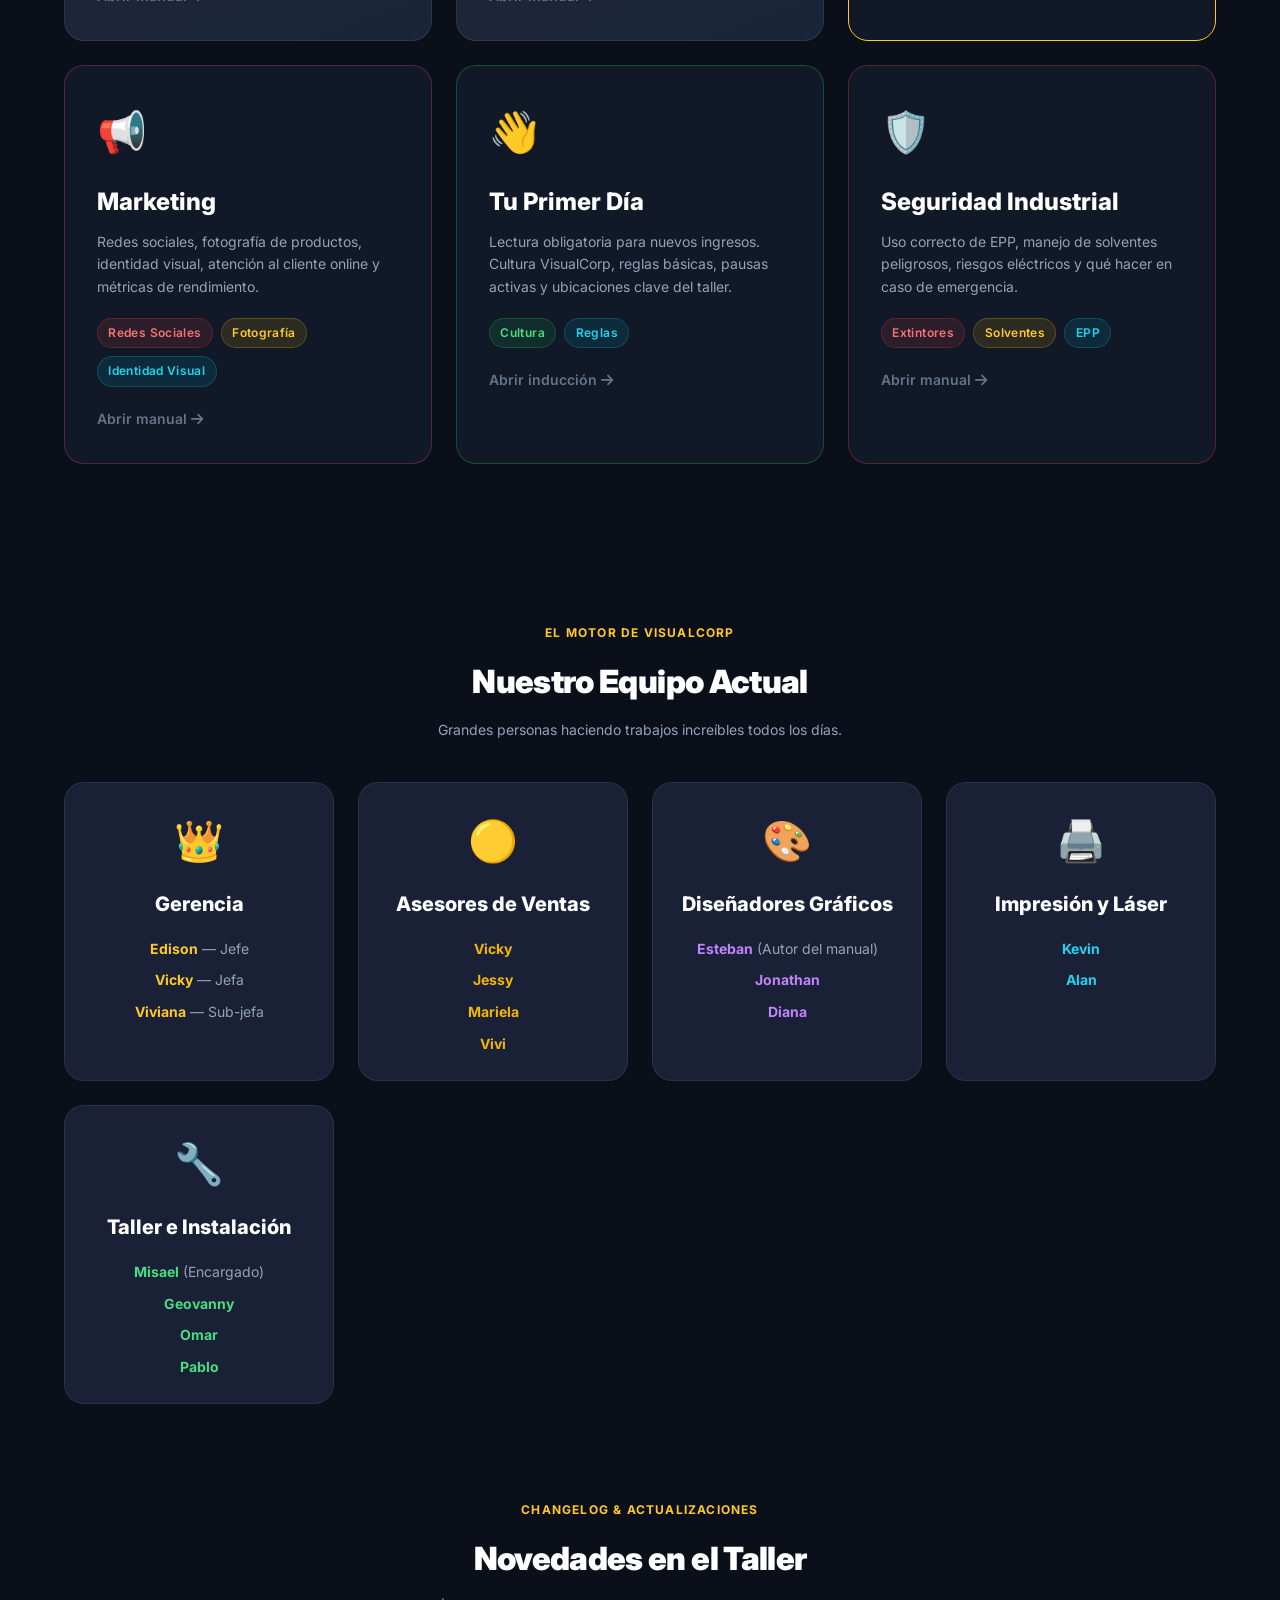
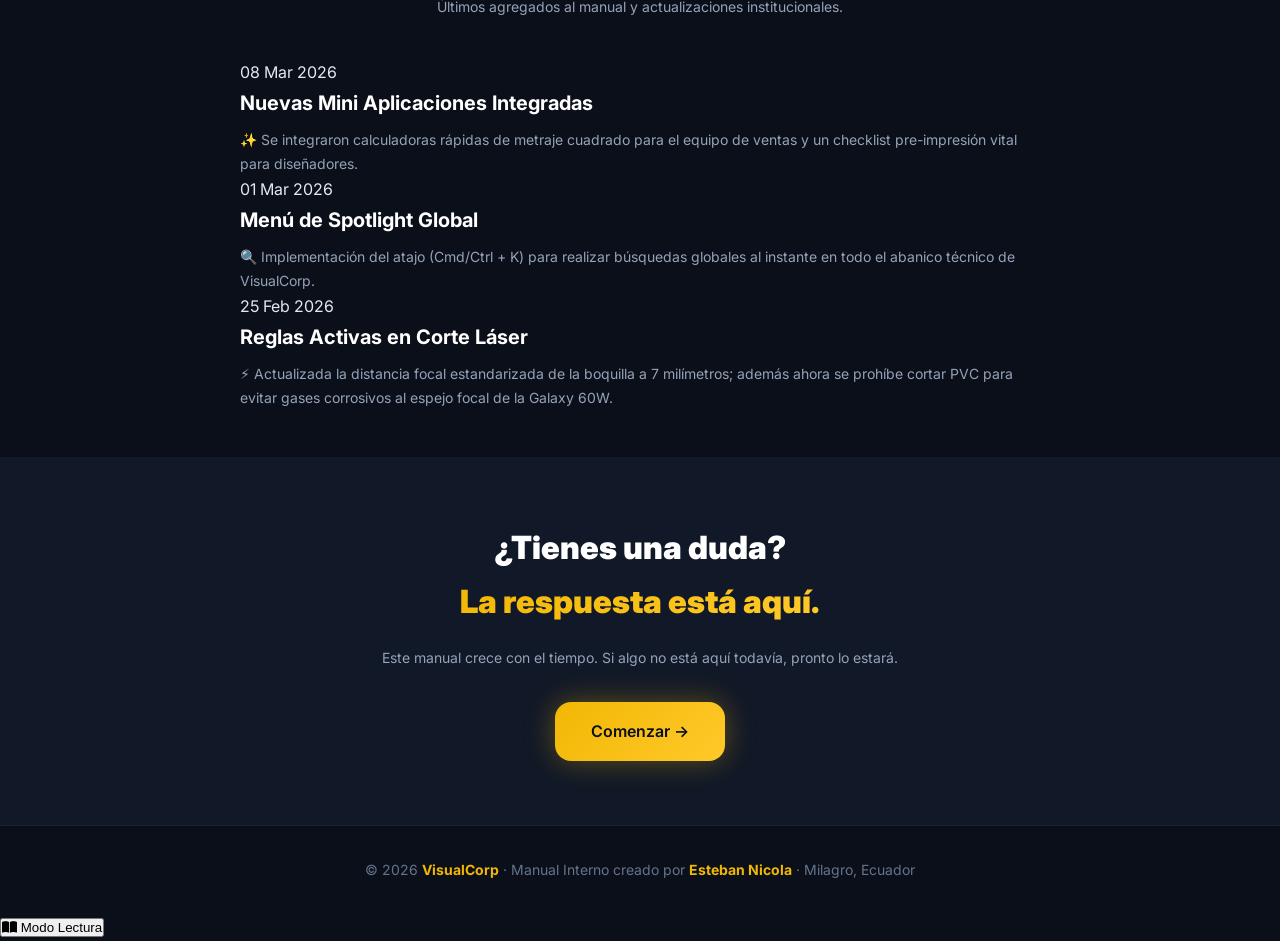
==== commit 8d2cfbdd: "Añadir Mini Apps, Feed Novedades y Modo Lectura" ====
--- a/index.html
+++ b/index.html
@@ -15,43 +15,7 @@
 <body>
 
   <!-- ── NAV ── -->
-  <header class="site-header">
-    <div class="container">
-      <nav class="nav">
-        <a href="index.html" class="nav__logo">
-          <img class="nav__logo-img"
-            src="https://encrypted-tbn0.gstatic.com/images?q=tbn:ANd9GcRmSKnD00M-kkEpOeoGxEL9UP7_Zfgf8Ug33Q&s"
-            alt="VisualCorp Logo">
-          <span class="nav__logo-text">Visual<span>Corp</span></span>
-          <span class="nav__badge">Manual Interno</span>
-        </a>
-        <ul class="nav__links" id="navLinks">
-          <li><a href="index.html" class="nav__link active" style="color:var(--color-heading);">Inicio</a></li>
-          <li class="nav__item-dropdown">
-            <span class="nav__link">Departamentos <i class="fa-solid fa-chevron-down"
-                style="font-size:0.8em;margin-left:4px;"></i></span>
-            <ul class="nav__dropdown">
-              <li><a href="asesores.html" class="nav__dropdown-link">🟡 Asesores</a></li>
-              <li><a href="impresores.html" class="nav__dropdown-link">🖨️ Impresores</a></li>
-              <li><a href="corte-laser.html" class="nav__dropdown-link">⚡ Corte Láser</a></li>
-              <li><a href="disenadores.html" class="nav__dropdown-link">🎨 Diseñadores</a></li>
-              <li><a href="taller.html" class="nav__dropdown-link">🔧 Taller</a></li>
-            </ul>
-          </li>
-          <li><a href="fundamentos.html" class="nav__link">Fundamentos</a></li>
-          <li><a href="marketing.html" class="nav__link">Marketing</a></li>
-          <li><a href="induccion.html" class="nav__link">Inducción</a></li>
-          <li><a href="seguridad.html" class="nav__link">Seguridad</a></li>
-          <li style="display:flex;align-items:center;">
-            <button class="nav__theme-btn" title="Cambiar Tema">🌙</button>
-          </li>
-        </ul>
-        <button class="nav__hamburger" id="burger" aria-label="Menú">
-          <span></span><span></span><span></span>
-        </button>
-      </nav>
-    </div>
-  </header>
+  <script src="js/nav.js"></script>
   <main id="swup" class="transition-fade">
 
     <!-- ── HERO ── -->
@@ -322,6 +286,54 @@
       </div>
     </section>
 
+    <!-- ── REGISTRO DE NOVEDADES (FEED) ── -->
+    <section style="padding:var(--sp-12) 0; background:var(--color-bg-base);">
+      <div class="container">
+        <div style="text-align:center;margin-bottom:var(--sp-10);" class="reveal reveal--fade">
+          <p
+            style="font-size:var(--fs-xs);font-weight:700;text-transform:uppercase;letter-spacing:.1em;color:var(--color-accent-hover);margin-bottom:var(--sp-3);">
+            Changelog & Actualizaciones</p>
+          <h2 style="font-size:var(--fs-2xl);font-weight:900;color:var(--color-heading);letter-spacing:-.02em;">
+            Novedades en el Taller</h2>
+          <p style="color:var(--color-text-muted);font-size:var(--fs-sm);margin-top:var(--sp-2);">Últimos agregados al
+            manual y actualizaciones institucionales.</p>
+        </div>
+
+        <div style="max-width:800px; margin:0 auto;" class="reveal reveal--slide-up">
+          <div class="feed-item">
+            <div class="feed-date">08 Mar 2026</div>
+            <div class="feed-content">
+              <h4 style="font-size:var(--fs-lg);color:var(--color-heading);margin-bottom:var(--sp-2);">Nuevas Mini
+                Aplicaciones Integradas</h4>
+              <p style="color:var(--color-text-muted);font-size:var(--fs-sm);">✨ Se integraron calculadoras rápidas de
+                metraje cuadrado para el equipo de ventas y un checklist pre-impresión vital para diseñadores.</p>
+            </div>
+          </div>
+
+          <div class="feed-item">
+            <div class="feed-date">01 Mar 2026</div>
+            <div class="feed-content">
+              <h4 style="font-size:var(--fs-lg);color:var(--color-heading);margin-bottom:var(--sp-2);">Menú de Spotlight
+                Global</h4>
+              <p style="color:var(--color-text-muted);font-size:var(--fs-sm);">🔍 Implementación del atajo (Cmd/Ctrl +
+                K) para realizar búsquedas globales al instante en todo el abanico técnico de VisualCorp.</p>
+            </div>
+          </div>
+
+          <div class="feed-item">
+            <div class="feed-date">25 Feb 2026</div>
+            <div class="feed-content">
+              <h4 style="font-size:var(--fs-lg);color:var(--color-heading);margin-bottom:var(--sp-2);">Reglas Activas en
+                Corte Láser</h4>
+              <p style="color:var(--color-text-muted);font-size:var(--fs-sm);">⚡ Actualizada la distancia focal
+                estandarizada de la boquilla a 7 milímetros; además ahora se prohíbe cortar PVC para evitar gases
+                corrosivos al espejo focal de la Galaxy 60W.</p>
+            </div>
+          </div>
+        </div>
+      </div>
+    </section>
+
     <!-- ── CTA FINAL ── -->
     <section style="padding:var(--sp-16) 0; background:var(--color-bg-alt);">
       <div class="container" style="text-align:center;">
--- a/css/manual.css
+++ b/css/manual.css
@@ -327,8 +327,9 @@
     white-space: nowrap;
 }
 
-.nav__dropdown-link:hover {
-    background: var(--color-surface-alt);
+.nav__dropdown-link:hover,
+.nav__dropdown-link.active {
+    background: rgba(255, 255, 255, .05);
     color: var(--color-heading);
     transform: translateX(4px);
 }
